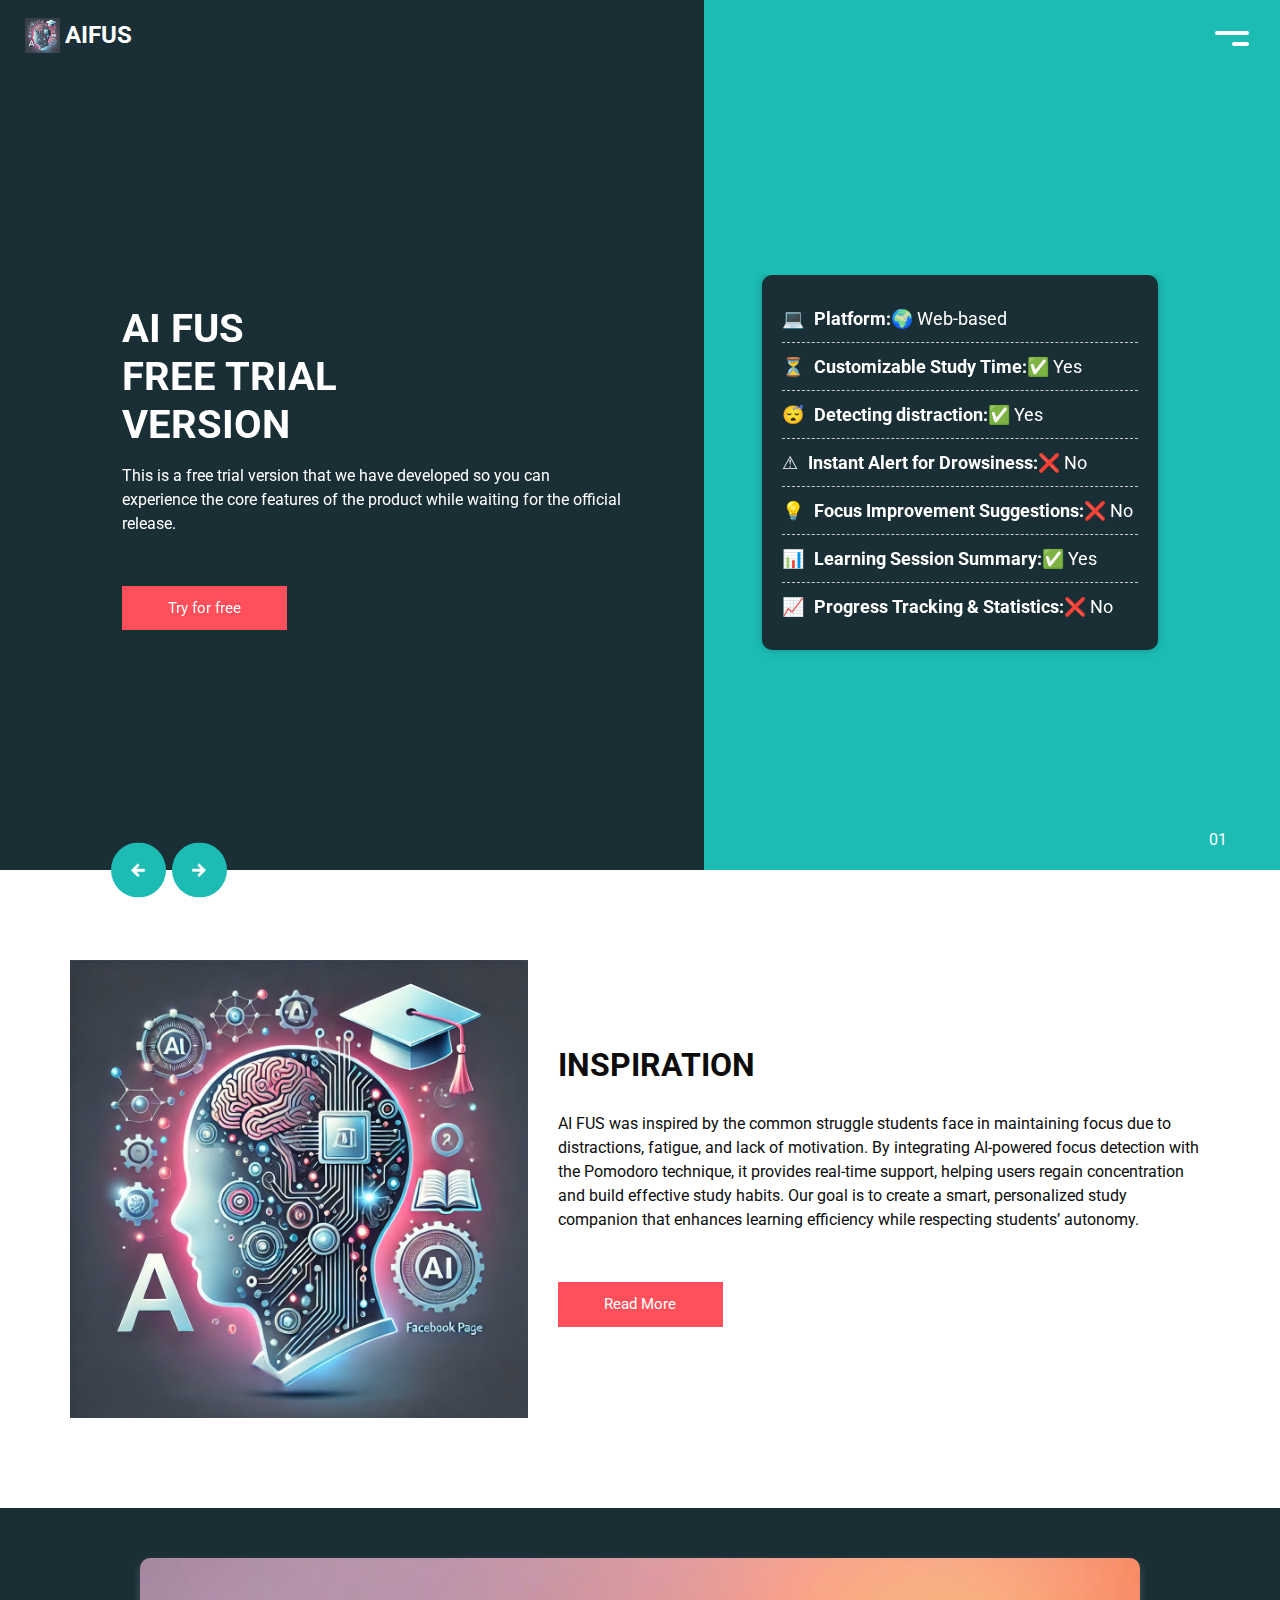
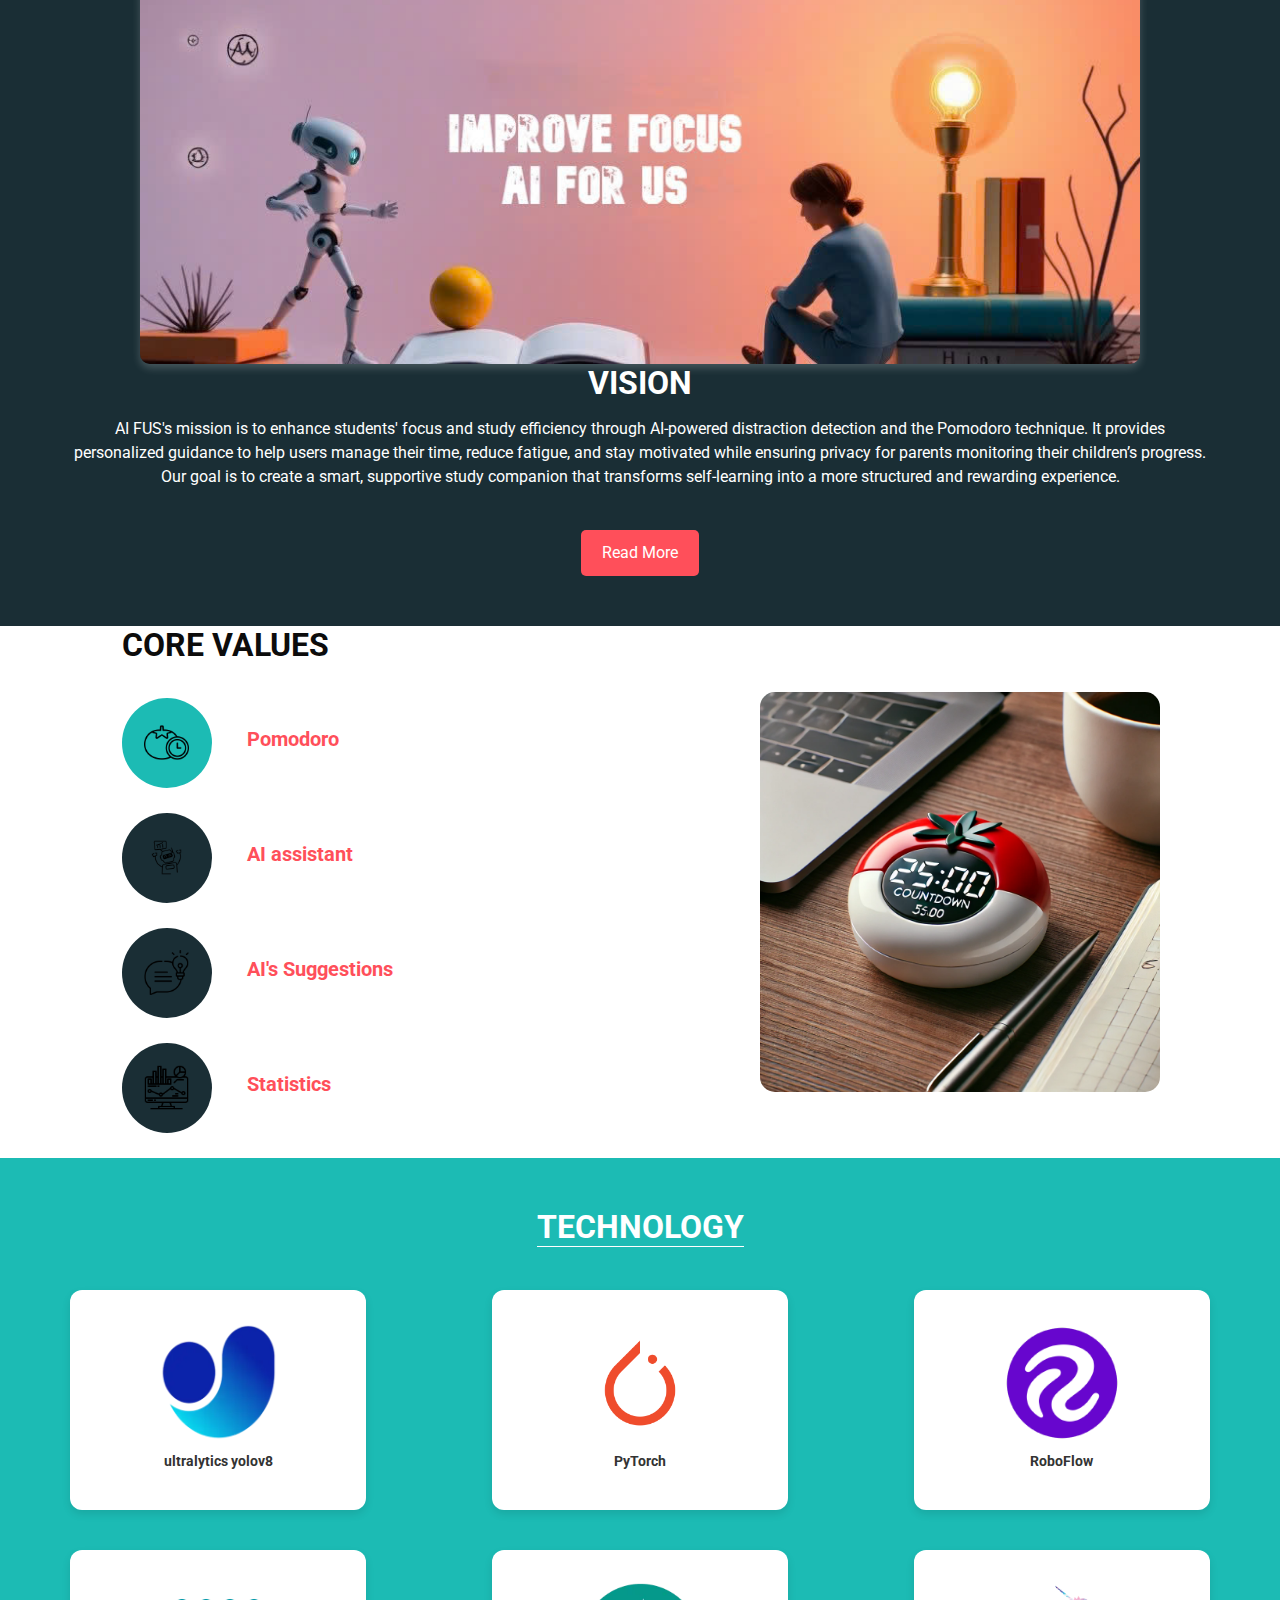
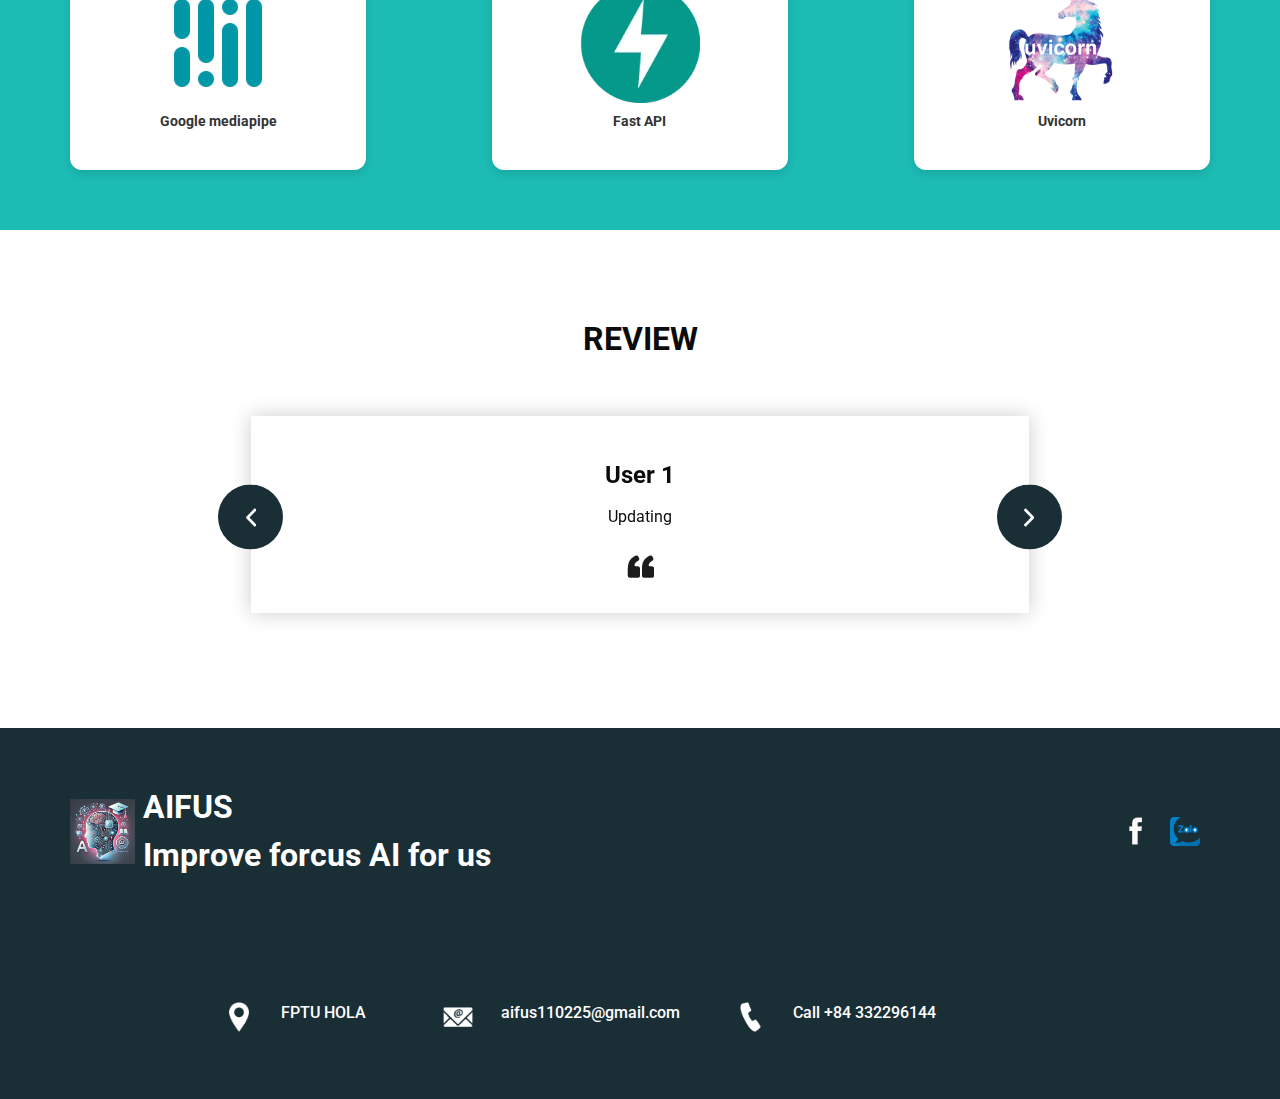
==== index.html @ 0d5f57e3 "reviews" ====
<!DOCTYPE html>
<html>

<head>
  <!-- Basic -->
  <meta charset="utf-8"/>
  <meta http-equiv="X-UA-Compatible" content="IE=edge" />
  <!-- Mobile Metas -->
  <meta name="viewport" content="width=device-width, initial-scale=1, shrink-to-fit=no" />
  <!-- Site Metas -->
  <meta name="keywords" content="" />
  <meta name="description" content="" />
  <meta name="author" content="" />

  <title>AIFUS</title>

  <!-- bootstrap core css -->
  <link rel="stylesheet" type="text/css" href="css/bootstrap.css" />

  <link href="https://fonts.googleapis.com/css2?family=Roboto&display=swap" rel="stylesheet">
  <!-- Custom styles for this template -->
  <link href="css/style.css" rel="stylesheet" />
  <!-- responsive style -->
  <link href="css/responsive.css" rel="stylesheet" />
</head>

<body>
  <div class="hero_area">
    <!-- header section strats -->
    <header class="header_section">
      <div class="container-fluid">
        <nav class="navbar navbar-expand-lg custom_nav-container">
          <a class="navbar-brand" href="index.html">
            <img src="images/logoaifus.jpg" alt="" />
            <span>
              AIFUS
            </span>
          </a>
          <button class="navbar-toggler" type="button" data-toggle="collapse" data-target="#navbarSupportedContent" aria-controls="navbarSupportedContent" aria-expanded="false" aria-label="Toggle navigation">
            <span class="navbar-toggler-icon"></span>
          </button>

          <div class="collapse navbar-collapse" id="navbarSupportedContent">
            <ul class="navbar-nav  ">
              <li class="nav-item active">
                <a class="nav-link" href="index.html">Home <span class="sr-only">(current)</span></a>
              </li>
              <li class="nav-item">
                <a class="nav-link" href="about.html">About us</a>
              </li>
              <li class="nav-item">
                <a class="nav-link" href="work.html">Core values </a>
              </li>
              <li class="nav-item">
                <a class="nav-link" href="category.html"> Technology </a>
              </li>
            </ul>
            <!-- <div class="user_option">
              <a href="">
                <span>
                  Login
                </span>
              </a>
              <form class="form-inline my-2 my-lg-0 ml-0 ml-lg-4 mb-3 mb-lg-0">
                <button class="btn  my-2 my-sm-0 nav_search-btn" type="submit"></button>
              </form>
            </div> -->
            <div class="user_option">
              <a id="loginBtn" href="login.html">
                <span>Login</span>
              </a>
              <div id="userInfo" style="display: none;">
                <img id="userImg" src="" alt="User Avatar" width="40" height="40" style="border-radius: 50%;">
                <span id="userName"></span>
                <button onclick="logout()" class="btn btn-sm btn-danger">Logout</button>
              </div>
            </div>
          </div>
          <div>
            <div class="custom_menu-btn ">
              <button>
                <span class=" s-1">

                </span>
                <span class="s-2">

                </span>
                <!-- <span class="s-3">

                </span> -->
              </button>
            </div>
          </div>

        </nav>
      </div>
    </header>
    <!-- end header section -->
    <!-- slider section -->
    <section class="slider_section ">
      <div class="carousel_btn-container">
        <a class="carousel-control-prev" href="#carouselExampleIndicators" role="button" data-slide="prev">
          <span class="sr-only">Previous</span>
        </a>
        <a class="carousel-control-next" href="#carouselExampleIndicators" role="button" data-slide="next">
          <span class="sr-only">Next</span>
        </a>
      </div>
      <div id="carouselExampleIndicators" class="carousel slide" data-ride="carousel">
        <ol class="carousel-indicators">
          <li data-target="#carouselExampleIndicators" data-slide-to="0" class="active">01</li>
          <li data-target="#carouselExampleIndicators" data-slide-to="1">02</li>
          <!-- <li data-target="#carouselExampleIndicators" data-slide-to="2">03</li> -->
        </ol>
        <div class="carousel-inner">
          <div class="carousel-item active">
            <div class="container-fluid">
              <div class="row">
                <div class="col-md-5 offset-md-1">
                  <div class="detail-box">
                    <h1>
                      AI FUS <br>
                      Free Trial <br>
                      version
                    </h1>
                    <p>
                      This is a free trial version that we have developed so you can experience the core 
                      features of the product while waiting for the official release.
                    </p>
                    <div class="btn-box">
                      <!-- <a href="" class="btn-1">
                        About Us
                      </a> -->
                      <a href="javascript:void(0);" class="btn-1" id="tryFreeBtn">
                        Try for free
                      </a>
                    </div>
                  </div>
                </div>
                
                <div class="offset-md-1 col-md-4">
                  <div class="feature-list">
                    <ul>
                      <li>💻 <strong>Platform:</strong> 🌍 Web-based</li>
                      <li>⏳ <strong>Customizable Study Time:</strong> ✅ Yes</li>
                      <li>😴 <strong>Detecting distraction:</strong> ✅ Yes</li>
                      <li>⚠ <strong>Instant Alert for Drowsiness:</strong> ❌ No</li>
                      <li>💡 <strong>Focus Improvement Suggestions:</strong> ❌ No</li>
                      <li>📊 <strong>Learning Session Summary:</strong> ✅ Yes</li>
                      <li>📈 <strong>Progress Tracking & Statistics:</strong> ❌ No</li>
                    </ul>
                  </div>
                </div>
              </div>
            </div>
          </div>
          <div class="carousel-item ">
            <div class="container-fluid">
              <div class="row">
                <div class="col-md-5 offset-md-1">
                  <div class="detail-box">
                    <h1>
                      AI FUS <br>
                      <span class="premium-text">Premium</span> <br>
                      Version
                    </h1>                    
                    <p>
                      The complete version, with full functionalities, is designed to enhance your self-learning process.
                      With the support of an AI virtual assistant, you will improve every day
                    </p>
                    <div class="btn-box button-group">
                      <a href="javascript:void(0);" class="btn btn-primary" id="comingSoonBtn">
                          Coming soon
                      </a>
                      <a href="javascript:void(0);" class="btn btn-outline-light" id="githubDownloadBtn">
                          or Download demo from Github
                      </a>
                    </div>
                  </div>
                </div>
                <div class="offset-md-1 col-md-4">
                  <div class="feature-list">
                    <ul>
                      <li>💻 <strong>Platform:</strong> 💻 Desktop Application</li>
                      <li>⏳ <strong>Customizable Study Time:</strong> ✅ Yes</li>
                      <li>😴 <strong>Detecting distraction:</strong> ✅ Yes</li>
                      <li>⚠ <strong>Instant Alert for Drowsiness:</strong> ✅ Yes</li>
                      <li>💡 <strong>Focus Improvement Suggestions:</strong> ✅ Yes</li>
                      <li>📊 <strong>Learning Session Summary:</strong> ✅ Yes</li>
                      <li>📈 <strong>Progress Tracking & Statistics:</strong> ✅ Yes</li>
                    </ul>
                  </div>
              </div>
            </div>
          </div>

          </div>
        </div>

      </div>

    </section>
    <!-- end slider section -->
  </div>


  <!-- experience section -->

  <section class="experience_section layout_padding">
    <div class="container">
      <div class="row">
        <div class="col-md-5">
          <div class="img-box">
            <img src="images/logoaifus.jpg" alt="">
          </div>
        </div>
        <div class="col-md-7">
          <div class="detail-box">
            <div class="heading_container">
              <h2>
                inspiration
              </h2>
            </div>
            <p>
              AI FUS was inspired by the common struggle students face in maintaining focus due to distractions, fatigue, and lack of motivation. By integrating AI-powered focus detection with the Pomodoro technique, it provides real-time support, helping users regain concentration and build effective study habits. Our goal is to create a smart, personalized study companion that enhances learning efficiency while respecting students’ autonomy.
            </p>
            <div class="btn-box">
              <a href="about.html" class="btn-1">
                Read More
              </a>
            </div>
          </div>
        </div>

      </div>
    </div>
  </section>

  <!-- end experience section -->

  <!-- about section -->

  <section class="about_section layout_padding">
    <div class="container">
      <div class="row">
        <div class="img-box">
          <img src="images/slogan.jpg" alt="Slogan">
        </div>
      </div>
      <div class="detail-box">
        <h2>
          Vision
        </h2>
        <p>
          AI FUS's mission is to enhance students' focus and study efficiency through AI-powered distraction detection and the Pomodoro technique. It provides personalized guidance to help users manage their time, reduce fatigue, and stay motivated while ensuring privacy for parents monitoring their children’s progress. Our goal is to create a smart, supportive study companion that transforms self-learning into a more structured and rewarding experience.
        </p>
        <a href="about.html">
          Read More
        </a>
      </div>
    </div>
  </section>

  <!-- end about section -->

  <!-- freelance section -->

  <section class="freelance_section ">
    <div id="accordion">
      <div class="container-fluid">
        <div class="row">
          <div class="col-md-5 offset-md-1">
            <div class="detail-box">
              <div class="heading_container">
                <h2>
                  Core values
                </h2>
              </div>
              <div class="tab_container">
                <div class="t-link-box" data-toggle="collapse" data-target="#collapseOne" aria-expanded="true" aria-controls="collapseOne">
                  <div class="img-box">
                    <img src="images/pomodoro-technique.png" alt="">
                  </div>
                  <div class="detail-box">
                    <h5>
                      Pomodoro
                    </h5>
                    <h3>
                      Paid to FreelancersBased on the Pomodoro method, we help you design appropriate break times after you choose your desired study duration
                    </h3>
                  </div>
                </div>
                <div class="t-link-box collapsed" data-toggle="collapse" data-target="#collapseTwo" aria-expanded="false" aria-controls="collapseTwo">
                  <div class="img-box">
                    <img src="images/aiassis.png" alt="">
                  </div>
                  <div class="detail-box">
                    <h5>
                      AI assistant
                    </h5>
                    <h3>
                      The AI virtual assistant will accompany you throughout your study sessions, reminding you whenever you lose focus, feel sleepy, and more.
                    </h3>
                  </div>
                </div>
                <div class="t-link-box collapsed" data-toggle="collapse" data-target="#collapseThree" aria-expanded="false" aria-controls="collapseThree">
                  <div class="img-box">
                    <img src="images/suggestion.png" alt="">
                  </div>
                  <div class="detail-box">
                    <h5>
                      AI's Suggestions
                    </h5>
                    <h3>
                      The AI virtual assistant will provide suitable suggestions to help you instantly improve your focus, such as exercising or listening to instrumental music.
                    </h3>
                  </div>
                </div>
                <div class="t-link-box collapsed" data-toggle="collapse" data-target="#collapseFour" aria-expanded="false" aria-controls="collapseFour">
                  <div class="img-box">
                    <img src="images/statistics.png" alt="">
                  </div>
                  <div class="detail-box">
                    <h5>
                      Statistics
                    </h5>
                    <h3>
                      The AI virtual assistant will record your learning process and provide a detailed evaluation report, helping you track your progress and notice improvements.
                    </h3>
                  </div>
                </div>
              </div>
            </div>
          </div>
          <div class="col-md-6">
            <div class="collapse show" id="collapseOne" aria-labelledby="headingOne" data-parent="#accordion">
              <div class="img-box">
                <img src="images/pomodorotimer.webp" alt="">
              </div>
            </div>
            <div class="collapse" id="collapseTwo" aria-labelledby="headingTwo" data-parent="#accordion">
              <div class="img-box">
                <img src="images/learnwithai.webp" alt="">
              </div>
            </div>
            <div class="collapse" id="collapseThree" aria-labelledby="headingThree" data-parent="#accordion">
              <div class="img-box">
                <img src="images/exer.webp" alt="">
              </div>
            </div>
            <div class="collapse" id="collapseFour" aria-labelledby="headingfour" data-parent="#accordion">
              <div class="img-box">
                <img src="images/analize.webp" alt="">
              </div>
            </div>
          </div>
        </div>
      </div>
    </div>
  </section>

  <!-- end freelance section -->

  <!-- category section -->

  <section class="category_section layout_padding">
    <div class="container">
      <div class="heading_container">
        <h2>
          Technology
        </h2>
      </div>
      <div class="category_container">
        <div class="box">
          <div class="img-box">
            <img src="images/ultralytics.webp" alt="">
          </div>
          <div class="detail-box">
            <h5>
              ultralytics yolov8
            </h5>
          </div>
        </div>
        <div class="box">
          <div class="img-box">
            <img src="images/pytorch-logo-800x800.png" alt="">
          </div>
          <div class="detail-box">
            <h5>
              PyTorch
            </h5>
          </div>
        </div>
        <div class="box">
          <div class="img-box">
            <img src="images/roboflow.png" alt="">
          </div>
          <div class="detail-box">
            <h5>
              RoboFlow
            </h5>
          </div>
        </div>
        <div class="box">
          <div class="img-box">
            <img src="images/mediapipe_icon.webp" alt="">
          </div>
          <div class="detail-box">
            <h5>
              Google mediapipe
            </h5>
          </div>
        </div>
        <div class="box">
          <div class="img-box">
            <img src="images/fastapi.webp" alt="">
          </div>
          <div class="detail-box">
            <h5>
              Fast API
            </h5>
          </div>
        </div>
        <div class="box">
          <div class="img-box">
            <img src="images/uvicorn.png" alt="">
          </div>
          <div class="detail-box">
            <h5>
              Uvicorn
            </h5>
          </div>
        </div>
      </div>
    </div>
  </section>


  <!-- end category section -->

  <!-- client section -->

  <section class="client_section layout_padding">
    <div class="container">
      <div class="row">
        <div class="col-lg-9 col-md-10 mx-auto">
          <div class="heading_container">
            <h2>
              Review
            </h2>
          </div>
          <div id="carouselExampleControls" class="carousel slide" data-ride="carousel">
            <div class="carousel-inner">
              <div class="carousel-item active">
                <div class="detail-box">
                  <h4>
                    User 1
                  </h4>
                  <p>
                    Updating
                  </p>
                  <img src="images/quote.png" alt="">
                </div>
              </div>
              <div class="carousel-item">
                <div class="detail-box">
                  <h4>
                    User 2
                  </h4>
                  <p>
                    Updating
                  </p>
                  <img src="images/quote.png" alt="">
                </div>
              </div>
              <div class="carousel-item">
                <div class="detail-box">
                  <h4>
                    User 3
                  </h4>
                  <p>
                    Updating
                  </p>
                  <img src="images/quote.png" alt="">
                </div>
              </div>
            </div>
            <a class="carousel-control-prev" href="#carouselExampleControls" role="button" data-slide="prev">
              <span class="sr-only">Previous</span>
            </a>
            <a class="carousel-control-next" href="#carouselExampleControls" role="button" data-slide="next">
              <span class="sr-only">Next</span>
            </a>
          </div>
        </div>
      </div>
    </div>
  </section>

  <!-- end client section -->



  <!-- info section -->

  <section class="info_section ">
    <div class="info_container layout_padding-top">
      <div class="container">
        <div class="info_top">
          <div class="info_logo">
            <img src="images/logoaifus.jpg" alt="" />
            <span>
              AIFUS <br>
              Improve forcus AI for us
            </span>
          </div>
          <div class="social_box">
            <a href="https://www.facebook.com/profile.php?id=61573058430181" target="_blank">
              <img src="images/fb.png" alt="Facebook">
            </a>
            <a href="https://zalo.me/ten_trang_zalo" target="_blank">
              <img src="images/zalo.png" alt="Zalo">
            </a>
          </div>
        </div>
        <div class="row">
          <div class="col-lg-9 col-md-10 mx-auto">
            <div class="info_contact layout_padding2">
              <div class="row">
                <div class="col-md-3">
                  <a href="#" class="link-box">
                    <div class="img-box">
                      <img src="images/location.png" alt="">
                    </div>
                    <div class="detail-box">
                      <h6>
                        FPTU HOLA  
                      </h6>
                    </div>
                  </a>
                </div>
                <div class="col-md-4">
                  <a href="#" class="link-box">
                    <div class="img-box">
                      <img src="images/mail.png" alt="">
                    </div>
                    <div class="detail-box">
                      <h6>
                        aifus110225@gmail.com
                      </h6>
                    </div>
                  </a>
                </div>
                <div class="col-md-5">
                  <a href="#" class="link-box">
                    <div class="img-box">
                      <img src="images/call.png" alt="">
                    </div>
                    <div class="detail-box">
                      <h6>
                        Call +84 332296144
                      </h6>
                    </div>
                  </a>
                </div>
              </div>
            </div>
          </div>
        </div>
      </div>
    </div>
  </section>

  <!-- end info section -->

  <!-- footer section -->
  <footer class="container-fluid footer_section ">
  
  </footer>
  <!-- end  footer section -->


  <script src="js/jquery-3.4.1.min.js"></script>
  <script src="js/bootstrap.js"></script>
  <script src="js/custom.js"></script>


</body>
</body>

</html>
---- css/style.css ----
body {
  font-family: 'Roboto', sans-serif;
  color: #0c0c0c;
  background-color: #ffffff;
}

.layout_padding {
  padding-top: 90px;
  padding-bottom: 90px;
}

.layout_padding2 {
  padding: 45px 0;
}

.layout_padding2-top {
  padding-top: 45px;
  padding-bottom: 45px;
}

.layout_padding2-bottom {
  padding-bottom: 45px;
}

.layout_padding-top {
  padding-top: 90px;
}

.layout_padding-bottom {
  padding-bottom: 90px;
}

.heading_container {
  display: -webkit-box;
  display: -ms-flexbox;
  display: flex;
}

.heading_container h2 {
  font-weight: bold;
  text-transform: uppercase;
}

/*header section*/
.hero_area {
  height: calc(100vh - 30px);
  background: -webkit-gradient(linear, left top, right top, color-stop(55%, #1a2e35), color-stop(55%, #1cbbb4));
  background: linear-gradient(to right, #1a2e35 55%, #1cbbb4 55%);
  display: -webkit-box;
  display: -ms-flexbox;
  display: flex;
  -webkit-box-orient: vertical;
  -webkit-box-direction: normal;
      -ms-flex-direction: column;
          flex-direction: column;
  position: relative;
}

.sub_page .hero_area {
  height: auto;
  background: none;
  background-color: #1a2e35;
}

.hero_area.sub_pages {
  height: auto;
}

.header_section {
  overflow-x: hidden;
}

.header_section .container-fluid {
  padding-right: 25px;
  padding-left: 25px;
}

.header_section .nav_container {
  margin: 0 auto;
}

.header_section .user_option {
  display: -webkit-box;
  display: -ms-flexbox;
  display: flex;
  -webkit-box-align: center;
      -ms-flex-align: center;
          align-items: center;
}

.header_section .user_option a {
  display: -webkit-box;
  display: -ms-flexbox;
  display: flex;
  color: #ffffff;
  -webkit-box-align: center;
      -ms-flex-align: center;
          align-items: center;
}

.header_section .user_option a img {
  min-width: 20px;
  height: 20px;
  margin-right: 5px;
}

.custom_nav-container.navbar-expand-lg .navbar-nav .nav-item .nav-link {
  padding: 10px 15px;
  color: #ffffff;
  text-align: center;
}

a,
a:hover,
a:focus {
  text-decoration: none;
}

a:hover,
a:focus {
  color: initial;
}

.btn,
.btn:focus {
  outline: none !important;
  -webkit-box-shadow: none;
          box-shadow: none;
}

.custom_nav-container .nav_search-btn {
  background-image: url(../images/search-icon.png);
  background-size: 17px;
  background-repeat: no-repeat;
  background-position-y: 7px;
  width: 35px;
  height: 35px;
  padding: 0;
  border: none;
}

.custom_nav-container form {
  padding-top: 7px;
}

.navbar-brand {
  margin-right: 5%;
  display: -webkit-box;
  display: -ms-flexbox;
  display: flex;
  -webkit-box-align: center;
      -ms-flex-align: center;
          align-items: center;
}

.navbar-brand img {
  width: 35px;
  margin-right: 5px;
}

.navbar-brand span {
  font-weight: bold;
  color: #ffffff;
  font-size: 24px;
}

.custom_nav-container {
  z-index: 99999;
  padding: 0;
  height: 70px;
}

.custom_nav-container .navbar-toggler {
  outline: none;
}

.custom_nav-container .navbar-toggler .navbar-toggler-icon {
  background-image: url(../images/menu.png);
  background-size: 30px;
  width: 32px;
  height: 32px;
}

.lg_toggl-btn {
  background-color: transparent;
  border: none;
  outline: none;
  width: 56px;
  height: 40px;
  cursor: pointer;
}

.lg_toggl-btn:focus {
  outline: none;
}

.login_btn-container {
  padding-top: 30px;
}

.login_btn-container a {
  color: #1cbbb4;
  text-transform: uppercase;
}

/*end header section*/
/* slider section */
.slider_section {
  -webkit-box-flex: 1;
      -ms-flex: 1;
          flex: 1;
  display: -webkit-box;
  display: -ms-flexbox;
  display: flex;
  -webkit-box-align: center;
      -ms-flex-align: center;
          align-items: center;
  position: relative;
}

.slider_section .row {
  -webkit-box-align: center;
      -ms-flex-align: center;
          align-items: center;
}

.slider_section .row > div {
  position: unset;
}

.slider_section .detail-box h1 {
  color: #ffffff;
  font-weight: bold;
  text-transform: uppercase;
}

.slider_section .detail-box p {
  color: #ffffff;
  margin-top: 15px;
}

.slider_section .detail-box .btn-box {
  display: -webkit-box;
  display: -ms-flexbox;
  display: flex;
  -ms-flex-wrap: wrap;
      flex-wrap: wrap;
  margin: 45px -5px 0 -5px;
}

.slider_section .detail-box .btn-box a {
  text-align: center;
  width: 165px;
  font-size: 15px;
  margin: 5px;
}

.slider_section .detail-box .btn-box .btn-1 {
  display: inline-block;
  padding: 10px 0;
  background-color: #ff4f5a;
  color: #ffffff;
  -webkit-transition: all 0.3s;
  transition: all 0.3s;
  border: 1px solid transparent;
  border-radius: 0;
}

.slider_section .detail-box .btn-box .btn-1:hover {
  background-color: transparent;
  border-color: #ff4f5a;
  color: #ff4f5a;
}

.slider_section .detail-box .btn-box .btn-2 {
  display: inline-block;
  padding: 10px 0;
  background-color: #ffffff;
  color: #252525;
  -webkit-transition: all 0.3s;
  transition: all 0.3s;
  border: 1px solid transparent;
  border-radius: 0;
}

.slider_section .detail-box .btn-box .btn-2:hover {
  background-color: transparent;
  border-color: #ffffff;
  color: #ffffff;
}

.slider_section .img-container .img-box img {
  width: 100%;
}

.slider_section #carouselExampleIndicators {
  position: unset;
  width: 100%;
}

.slider_section .carousel_btn-container {
  width: 120px;
  position: absolute;
  bottom: 0;
  display: -webkit-box;
  display: -ms-flexbox;
  display: flex;
  -webkit-box-pack: justify;
      -ms-flex-pack: justify;
          justify-content: space-between;
  left: 8.5%;
  z-index: 999;
  -webkit-transform: translateY(50%);
          transform: translateY(50%);
}

.slider_section .carousel_btn-container .carousel-control-prev,
.slider_section .carousel_btn-container .carousel-control-next {
  position: relative;
  width: 55px;
  height: 55px;
  border: none;
  border-radius: 100%;
  opacity: 1;
  background-repeat: no-repeat;
  background-size: 14px;
  background-position: center;
  background-color: #1cbbb4;
  margin: 2px;
}

.slider_section .carousel_btn-container .carousel-control-prev:hover,
.slider_section .carousel_btn-container .carousel-control-next:hover {
  background-color: #ff4f5a;
}

.slider_section .carousel_btn-container .carousel-control-prev {
  background-image: url(../images/prev.png);
}

.slider_section .carousel_btn-container .carousel-control-next {
  background-image: url(../images/next.png);
}

.slider_section ol.carousel-indicators {
  margin: 0;
  width: 75px;
  bottom: 45px;
  left: initial;
  right: 25px;
}

.slider_section ol.carousel-indicators li {
  border-radius: 100%;
  text-indent: 0px;
  text-align: center;
  line-height: 55px;
  color: #ffffff;
  background-color: transparent;
  opacity: 1;
  display: none;
}

.slider_section ol.carousel-indicators li.active {
  display: block;
}

.experience_section .row {
  -webkit-box-align: center;
      -ms-flex-align: center;
          align-items: center;
}

.experience_section .detail-box p {
  margin-top: 20px;
}

.experience_section .detail-box .btn-box {
  display: -webkit-box;
  display: -ms-flexbox;
  display: flex;
  -ms-flex-wrap: wrap;
      flex-wrap: wrap;
  margin: 45px -5px 0 -5px;
}

.experience_section .detail-box .btn-box a {
  text-align: center;
  width: 165px;
  font-size: 15px;
  margin: 5px;
}

.experience_section .detail-box .btn-box .btn-1 {
  display: inline-block;
  padding: 10px 0;
  background-color: #ff4f5a;
  color: #ffffff;
  -webkit-transition: all 0.3s;
  transition: all 0.3s;
  border: 1px solid transparent;
  border-radius: 0;
}

.experience_section .detail-box .btn-box .btn-1:hover {
  background-color: transparent;
  border-color: #ff4f5a;
  color: #ff4f5a;
}

.experience_section .detail-box .btn-box .btn-2 {
  display: inline-block;
  padding: 10px 0;
  background-color: #1a2e35;
  color: #ffffff;
  -webkit-transition: all 0.3s;
  transition: all 0.3s;
  border: 1px solid transparent;
  border-radius: 0;
}

.experience_section .detail-box .btn-box .btn-2:hover {
  background-color: transparent;
  border-color: #1a2e35;
  color: #1a2e35;
}

.experience_section .img-box img {
  width: 100%;
}

.category_section {
  background-color: #1cbbb4;
  color: #ffffff;
  text-align: center;
}

.category_section .heading_container {
  -webkit-box-pack: center;
      -ms-flex-pack: center;
          justify-content: center;
}

.category_section .heading_container h2 {
  border-bottom: 1px solid #ffffff;
}

.category_section .category_container {
  display: -webkit-box;
  display: -ms-flexbox;
  display: flex;
  -ms-flex-wrap: wrap;
      flex-wrap: wrap;
  -webkit-box-pack: justify;
      -ms-flex-pack: justify;
          justify-content: space-between;
  margin-top: 25px;
}

.category_section .category_container .box {
  display: -webkit-box;
  display: -ms-flexbox;
  display: flex;
  -webkit-box-orient: vertical;
  -webkit-box-direction: normal;
      -ms-flex-direction: column;
          flex-direction: column;
  -webkit-box-align: center;
      -ms-flex-align: center;
          align-items: center;
  margin: 10px 0;
  min-width: 130px;
  -ms-flex-preferred-size: 26%;
      flex-basis: 26%;
}

.category_section .category_container .box .img-box {
  width: 120px;
  height: 120px;
  display: -webkit-box;
  display: -ms-flexbox;
  display: flex;
  -webkit-box-pack: center;
      -ms-flex-pack: center;
          justify-content: center;
  -webkit-box-align: center;
      -ms-flex-align: center;
          align-items: center;
}

.about_section {
  text-align: center;
}

.about_section .img-box img {
  width: 100%;
}

.about_section .detail-box h2 {
  font-weight: bold;
  text-transform: uppercase;
}

.about_section .detail-box p {
  margin-top: 15px;
}

.about_section .detail-box a {
  display: inline-block;
  padding: 10px 45px;
  background-color: #ff4f5a;
  color: #ffffff;
  -webkit-transition: all 0.3s;
  transition: all 0.3s;
  border: 1px solid transparent;
  border-radius: 0;
  margin-top: 25px;
}

.about_section .detail-box a:hover {
  background-color: transparent;
  border-color: #ff4f5a;
  color: #ff4f5a;
}

.freelance_section .row {
  -webkit-box-align: center;
      -ms-flex-align: center;
          align-items: center;
}

.freelance_section .tab_container .t-link-box {
  margin: 25px 0;
  display: -webkit-box;
  display: -ms-flexbox;
  display: flex;
  -webkit-box-align: center;
      -ms-flex-align: center;
          align-items: center;
  cursor: pointer;
}

.freelance_section .tab_container .t-link-box .img-box {
  width: 90px;
  height: 90px;
  min-width: 90px;
  min-height: 90px;
  display: -webkit-box;
  display: -ms-flexbox;
  display: flex;
  -webkit-box-pack: center;
      -ms-flex-pack: center;
          justify-content: center;
  -webkit-box-align: center;
      -ms-flex-align: center;
          align-items: center;
  background-color: #1a2e35;
  border-radius: 100%;
  margin-right: 35px;
}

.freelance_section .tab_container .t-link-box .img-box img {
  width: auto;
  height: auto;
  max-width: 45px;
  max-height: 45px;
}

.freelance_section .tab_container .t-link-box .detail-box h5 {
  font-weight: bold;
  color: #ff4f5a;
}

.freelance_section .tab_container .t-link-box .detail-box h3 {
  font-weight: bold;
  color: #252525;
}

.freelance_section .tab_container .t-link-box[aria-expanded="true"] .img-box, .freelance_section .tab_container .t-link-box:hover .img-box {
  background-color: #1cbbb4;
}

.freelance_section .img-box img {
  width: 100%;
}

.client_section .heading_container {
  -webkit-box-pack: center;
      -ms-flex-pack: center;
          justify-content: center;
  margin-bottom: 25px;
}

.client_section .detail-box {
  text-align: center;
  margin: 25px 35px;
  padding: 45px 65px 35px 65px;
  -webkit-box-shadow: 0px 0px 20px 0 rgba(0, 0, 0, 0.2);
          box-shadow: 0px 0px 20px 0 rgba(0, 0, 0, 0.2);
}

.client_section .detail-box h4 {
  font-weight: bold;
}

.client_section .detail-box p {
  margin-top: 15px;
  margin-bottom: 25px;
}

.client_section .carousel-control-prev,
.client_section .carousel-control-next {
  top: 50%;
  width: 65px;
  height: 65px;
  border: none;
  border-radius: 100%;
  opacity: 1;
  background-repeat: no-repeat;
  background-size: 10px;
  background-position: center;
  background-color: #1a2e35;
  margin: 2px;
  -webkit-transform: translateY(-50%);
          transform: translateY(-50%);
}

.client_section .carousel-control-prev {
  background-image: url(../images/prev-angle.png);
}

.client_section .carousel-control-next {
  background-image: url(../images/next-angle.png);
}

/* info section */
.info_section {
  position: relative;
  background-color: #1a2e35;
  color: #ffffff;
}

.info_section .heading_container {
  margin-bottom: 45px;
}

.info_section h5 {
  text-transform: uppercase;
  font-weight: bold;
  margin-bottom: 20px;
}

.info_section .info_top {
  display: -webkit-box;
  display: -ms-flexbox;
  display: flex;
  -webkit-box-align: center;
      -ms-flex-align: center;
          align-items: center;
  -webkit-box-pack: justify;
      -ms-flex-pack: justify;
          justify-content: space-between;
  margin-top: 35px;
  margin-bottom: 75px;
}

.info_section .info_top .info_logo {
  display: -webkit-box;
  display: -ms-flexbox;
  display: flex;
}

.info_section .info_top .info_logo img {
  width: 65px;
}

.info_section .info_top .info_logo span {
  color: #ffffff;
  font-weight: bold;
  font-size: 32px;
}

.info_section .info_top .social_box {
  display: -webkit-box;
  display: -ms-flexbox;
  display: flex;
  -webkit-box-align: center;
      -ms-flex-align: center;
          align-items: center;
}

.info_section .info_top .social_box a {
  margin: 0 10px;
}

.info_section .info_top .social_box a img {
  width: auto;
  height: auto;
  max-width: 30px;
  max-height: 30px;
}

.info_section a {
  text-transform: none;
}

.info_section ul {
  padding: 0;
}

.info_section ul li {
  list-style-type: none;
  margin: 3px 0;
}

.info_section ul li a {
  color: #ffffff;
}

.info_section .info_link-box {
  display: -webkit-box;
  display: -ms-flexbox;
  display: flex;
  -webkit-box-orient: vertical;
  -webkit-box-direction: normal;
      -ms-flex-direction: column;
          flex-direction: column;
}

.info_section .info_form form input {
  outline: none;
  width: 100%;
  padding: 7px 10px;
}

.info_section .info_form form button {
  display: inline-block;
  padding: 8px 40px;
  background-color: #ff4f5a;
  color: #ffffff;
  -webkit-transition: all 0.3s;
  transition: all 0.3s;
  border: 1px solid transparent;
  border-radius: 0;
  border: 1.5px solid #ffffff;
  margin-top: 15px;
  text-transform: uppercase;
  font-size: 15px;
}

.info_section .info_form form button:hover {
  background-color: transparent;
  border-color: #ff4f5a;
  color: #ff4f5a;
}

.info_section .info_contact .link-box {
  display: -webkit-box;
  display: -ms-flexbox;
  display: flex;
  -webkit-box-align: center;
      -ms-flex-align: center;
          align-items: center;
  margin: 30px 0;
  color: #ffffff;
}

.info_section .info_contact .link-box .img-box {
  display: -webkit-box;
  display: -ms-flexbox;
  display: flex;
  -webkit-box-pack: center;
      -ms-flex-pack: center;
          justify-content: center;
  -webkit-box-align: center;
      -ms-flex-align: center;
          align-items: center;
  min-width: 45px;
  min-height: 45px;
  margin-right: 20px;
}

.info_section .info_contact .link-box .img-box img {
  width: auto;
  height: auto;
  max-width: 30px;
  max-height: 30px;
}

/* end info section */
/* footer section*/
.footer_section {
  display: -webkit-box;
  display: -ms-flexbox;
  display: flex;
  -webkit-box-orient: vertical;
  -webkit-box-direction: normal;
      -ms-flex-direction: column;
          flex-direction: column;
  -webkit-box-pack: center;
      -ms-flex-pack: center;
          justify-content: center;
  background-color: #fdfeff;
}

.footer_section p {
  color: #171717;
  margin: 0;
  padding: 25px 0 20px 0;
  margin: 0 auto;
  text-align: center;
}

.footer_section a {
  color: #171717;
}

/* end footer section*/
#navbarSupportedContent {
  -webkit-transform: translateX(100vw);
          transform: translateX(100vw);
  opacity: 0;
  -webkit-transition: all 0.3s ease-in;
  transition: all 0.3s ease-in;
  -webkit-box-pack: justify;
      -ms-flex-pack: justify;
          justify-content: space-between;
  -webkit-box-align: center;
      -ms-flex-align: center;
          align-items: center;
}

#navbarSupportedContent.lg_nav-toggle {
  -webkit-transform: translateX(0);
          transform: translateX(0);
  opacity: 1;
}

.custom_menu-btn button {
  margin-top: 12px;
  outline: none;
  border: none;
  background-color: transparent;
}

.custom_menu-btn button span {
  display: block;
  width: 34px;
  height: 4px;
  background-color: #fff;
  margin: 7px 0;
  -webkit-transition: all 0.3s;
  transition: all 0.3s;
  border-radius: 10px;
}

.custom_menu-btn .s-2 {
  -webkit-transition: all 0.1s;
  transition: all 0.1s;
  width: 17px;
  margin-left: auto;
}

.menu_btn-style button .s-1 {
  -webkit-transform: rotate(45deg) translate(8px, 8px);
          transform: rotate(45deg) translate(8px, 8px);
}

.menu_btn-style button .s-2 {
  -webkit-transform: translateX(100px);
          transform: translateX(100px);
}

.menu_btn-style button .s-3 {
  -webkit-transform: rotate(-45deg) translate(8px, -8px);
          transform: rotate(-45deg) translate(8px, -8px);
}

.about_section .img-box img {
  width: 100%; /* Đặt chiều rộng tối đa */
  max-width: 1024px; /* Điều chỉnh kích thước ảnh */
  height: auto; /* Giữ tỷ lệ */
  display: block;
  margin: 0 auto; /* Căn giữa */
}

.feature-list ul {
  list-style: none;
  padding: 0;
  font-size: 18px;
  background: #1a2e35;
  color: white;
  padding: 20px;
  border-radius: 10px;
  box-shadow: 0 0 10px rgba(0, 0, 0, 0.2);
}

.feature-list ul li {
  padding: 10px 0;
  border-bottom: 1px dashed #ccc;
  display: flex;
  align-items: center;
}

.feature-list ul li:last-child {
  border-bottom: none;
}

.feature-list ul li strong {
  margin-left: 10px;
}

.feature-list ul li img {
  width: 20px;
  height: 20px;
  margin-right: 10px;
}
.premium-text {
  font-weight: bold;
  font-size: 1.5em;
  text-transform: uppercase;
  background: linear-gradient(45deg, #ff4f5a, #ffa500);
  -webkit-background-clip: text;
  -webkit-text-fill-color: transparent;
}
.info_logo img {
  max-width: 150px; /* Điều chỉnh theo mong muốn */
  height: auto; /* Giữ tỷ lệ ảnh */
  display: block;
  object-fit: contain; /* Ngăn ảnh bị kéo méo */
}
/* Giảm chiều cao của nền xanh (info_section) */
.info_section {
  padding: 20px 0; /* Giảm padding top & bottom */
  min-height: auto; /* Đảm bảo không có chiều cao cố định thừa */
}

/* Nếu khoảng trống vẫn còn, hãy kiểm tra container bên trong */
.info_container {
  padding: 0; /* Loại bỏ padding thừa */
  margin: 0 auto;
}

/* Kiểm tra khoảng cách giữa các phần tử con */
.info_top {
  margin-bottom: 10px; /* Giảm khoảng cách giữa logo và social icons */
}

/* Giảm khoảng cách giữa phần contact info */
.info_contact {
  padding: 10px 0; /* Giảm padding trên/dưới */
}

/* Căn giữa và giảm khoảng cách của logo và chữ */
.info_logo {
  display: flex;
  align-items: center;
  gap: 8px; /* Giảm khoảng cách giữa logo và chữ */
  justify-content: center;
}

/* Responsive: Giảm chiều cao trên mobile */
@media (max-width: 768px) {
  .info_section {
    padding: 15px 0; /* Giảm padding trên/dưới hơn nữa cho màn nhỏ */
  }
}
/* Đảm bảo ảnh chiếm toàn bộ chiều rộng container */
.about_section .img-box img {
  width: 100%; /* Chiếm toàn bộ chiều rộng */
  max-width: none; /* Loại bỏ giới hạn chiều rộng */
  height: auto; /* Giữ tỷ lệ ảnh */
  display: block;
  margin: 0 auto; /* Căn giữa */
}

/* Nếu muốn ảnh to hơn cả container */
.about_section .img-box {
  width: 100vw; /* Chiếm toàn bộ chiều rộng màn hình */
  max-width: 1200px; /* Giới hạn kích thước tối đa */
  margin: 0 auto;
}

/* Nếu muốn ảnh to lên cả chiều cao */
.about_section {
  padding: 20px 0; /* Giảm padding trên/dưới để ảnh có thêm không gian */
  text-align: center;
}
/* Thay đổi màu nền và màu chữ của phần about_section */
.about_section {
  background-color: #1a2e35; /* Đặt màu nền */
  color: #ffffff; /* Đặt màu chữ thành trắng */
  padding: 50px 0; /* Điều chỉnh khoảng cách trên và dưới */
}

/* Đảm bảo chữ trong detail-box cũng là màu trắng */
.about_section .detail-box h2,
.about_section .detail-box p,
.about_section .detail-box a {
  color: #ffffff;
}

/* Tạo hiệu ứng hover cho nút "Read More" */
.about_section .detail-box a {
  display: inline-block;
  padding: 10px 20px;
  background-color: #ff4f5a; /* Màu nền nút */
  color: #ffffff;
  text-decoration: none;
  border-radius: 5px;
  transition: background-color 0.3s ease-in-out;
}

.about_section .detail-box a:hover {
  background-color: #e03e4f; /* Màu nền khi hover */
}

/* Nếu ảnh slogan không hiển thị rõ trên nền tối, thêm hiệu ứng */
.about_section .img-box img {
  width: 100%;
  max-width: 1000px;
  height: auto;
  display: block;
  margin: 0 auto;
  border-radius: 10px; /* Tạo góc bo nhẹ */
  box-shadow: 0px 4px 8px rgba(255, 255, 255, 0.2); /* Hiệu ứng bóng nhẹ */
}
/* Ẩn phần h3 ban đầu */
.t-link-box .detail-box h3 {
  display: none;
  font-size: 14px; /* Giảm kích thước chữ */
  color: #333; /* Đặt màu sắc nếu cần */
  margin-top: 10px;
}

/* Khi có class active, hiện thị h3 */
.t-link-box.active .detail-box h3 {
  display: block;
}

/* Bo góc và giảm kích thước ảnh */
.col-md-6 .img-box img {
  border-radius: 15px; /* Bo góc ảnh */
  width: 80%; /* Giảm kích thước ảnh */
  max-width: 400px;
  display: block;
  margin: 0 auto;
  transition: all 0.3s ease-in-out; /* Hiệu ứng mượt khi thay đổi */
}

/* Tạo hiệu ứng hover khi người dùng rê chuột vào ảnh */
.col-md-6 .img-box img:hover {
  transform: scale(0.95); /* Thu nhỏ nhẹ khi hover */
}
/* Căn chỉnh container của category */
.category_section {
  text-align: center;
  padding: 50px 0;
}

/* Định dạng lưới để các box căn chỉnh đồng đều */
.category_container {
  display: flex;
  flex-wrap: wrap;
  justify-content: center;
  gap: 20px; /* Khoảng cách giữa các box */
}

/* Cố định kích thước các box để ảnh không tràn */
.category_container .box {
  width: 180px; /* Cố định kích thước box */
  height: 220px;
  background: #ffffff;
  border-radius: 12px;
  display: flex;
  flex-direction: column;
  align-items: center;
  justify-content: center;
  box-shadow: 0px 4px 8px rgba(0, 0, 0, 0.1); /* Tạo hiệu ứng bóng nhẹ */
  overflow: hidden;
}

/* Định dạng ảnh bên trong */
.category_container .img-box {
  width: 100px; /* Giới hạn khung chứa ảnh */
  height: 100px;
  display: flex;
  align-items: center;
  justify-content: center;
  overflow: hidden;
}

/* Căn chỉnh và giới hạn kích thước ảnh */
.category_container .img-box img {
  max-width: 100%;
  max-height: 100%;
  object-fit: contain; /* Giữ tỷ lệ ảnh không méo */
  border-radius: 8px; /* Bo góc nhẹ */
}

/* Định dạng tiêu đề h5 */
.category_container .detail-box h5 {
  font-size: 14px;
  margin-top: 10px;
  font-weight: bold;
  color: #333;
}

/* Responsive: Căn chỉnh khi thu nhỏ màn hình */
@media (max-width: 768px) {
  .category_container {
    justify-content: center;
  }

  .category_container .box {
    width: 150px;
    height: 190px;
  }

  .category_container .img-box {
    width: 80px;
    height: 80px;
  }
}
.button-group {
  display: flex;
  justify-content: center; /* Căn giữa theo chiều ngang */
  gap: 15px; /* Tạo khoảng cách giữa các nút */
}

.button-group a {
  padding: 12px 20px;
  font-size: 16px;
  font-weight: 600;
  border-radius: 8px;
  text-align: center;
  min-width: 200px; /* Đảm bảo kích thước 2 nút bằng nhau */
}

.btn-primary {
  background-color: #ff4b5c; /* Màu đỏ */
  color: white;
  border: none;
}

.btn-primary:hover {
  background-color: #e63946;
}

.btn-outline-light {
  background-color: white;
  color: black;
  border: 2px solid #ff4b5c;
}

.btn-outline-light:hover {
  background-color: #ff4b5c;
  color: white;
}




/*# sourceMappingURL=style.css.map */
---- css/responsive.css ----
@media (max-width: 1120px) {}

@media (max-width: 992px) {
  .hero_area {
    height: auto;
  }

  #navbarSupportedContent {
    opacity: 1;
    transform: none;
    margin-top: 15px;
  }


  .navbar-toggler {
    padding: 0.25rem 0;
  }


  .header_section .user_option {
    display: none;
  }

  .custom_menu-btn {
    display: none;
  }

  .navbar-nav {
    align-items: center;
  }

  .custom_nav-container .navbar-toggler {
    margin-left: auto;
  }

  .custom_nav-container {
    padding: 15px 0;
    height: auto;
  }

  .slider_section {
    padding-top: 45px;
    padding-bottom: 120px;
  }

  .info_section .info_contact .link-box .img-box {
    margin-right: 8px;
  }

}

@media (max-width: 767px) {
  .hero_area {
    background: none;
    background-color: #1a2e35;
    /* background: linear-gradient(to bottom, #1a2e35 40%, #1cbbb4 40%); */
  }

  .slider_section {
    text-align: center;
    padding-bottom: 0;
  }

  .slider_section .detail-box {
    margin-bottom: 75px;
  }

  .slider_section .detail-box .btn-box {
    justify-content: center;
  }


  .img-container {
    padding: 0;
  }

  .slider_section .img-container .img-box {

    padding: 45px 0;
    background-color: #1cbbb4;
  }

  .experience_section .img-box {

    margin-bottom: 45px;

  }

  .category_section .category_container .box {
    flex-basis: 34%;
  }

  .client_section .detail-box {
    margin: 25px;
    padding: 45px 25px 35px 25px;
  }

  .client_section .carousel-control-prev,
  .client_section .carousel-control-next {
    top: 92%;
  }

  .info_section .info_top {

    flex-direction: column;

  }

  .info_section .info_top .social_box {
    margin-top: 35px;
  }

  .info_section .row>div {

    display: flex;
    flex-direction: column;
    align-items: center;
    text-align: center;
    margin-bottom: 25px;

  }

  .info_section .info_contact .link-box {
    margin: 0;
  }



}

@media (max-width: 576px) {
  .category_section .category_container {
    justify-content: center;
  }

  .category_section .category_container .box {
    flex-basis: 52%;
  }
}

@media (max-width: 480px) {}

@media (max-width: 420px) {
  .client_section .detail-box {
    margin: 25px 5px;
    box-shadow: 0px 0px 2px 0 rgba(0, 0, 0, 0.2);
  }

  .slider_section .carousel_btn-container {

    width: 100px;
  }

  .slider_section .carousel_btn-container .carousel-control-prev,
  .slider_section .carousel_btn-container .carousel-control-next {
    width: 45px;
    height: 45px;
    background-size: 12px;
  }

  .slider_section ol.carousel-indicators {
    right: 0;
  }

  .client_section .carousel-control-prev,
  .client_section .carousel-control-next {

    top: 95%;

  }


  .client_section .carousel-control-prev,
  .client_section .carousel-control-next {
    width: 50px;
    height: 50px;
    background-size: 8px;
  }

  .freelance_section .tab_container .t-link-box .detail-box h3 {
    font-size: 22px;
  }
}

@media (max-width: 360px) {}

@media (min-width: 1200px) {
  .container {
    max-width: 1170px;
  }
}
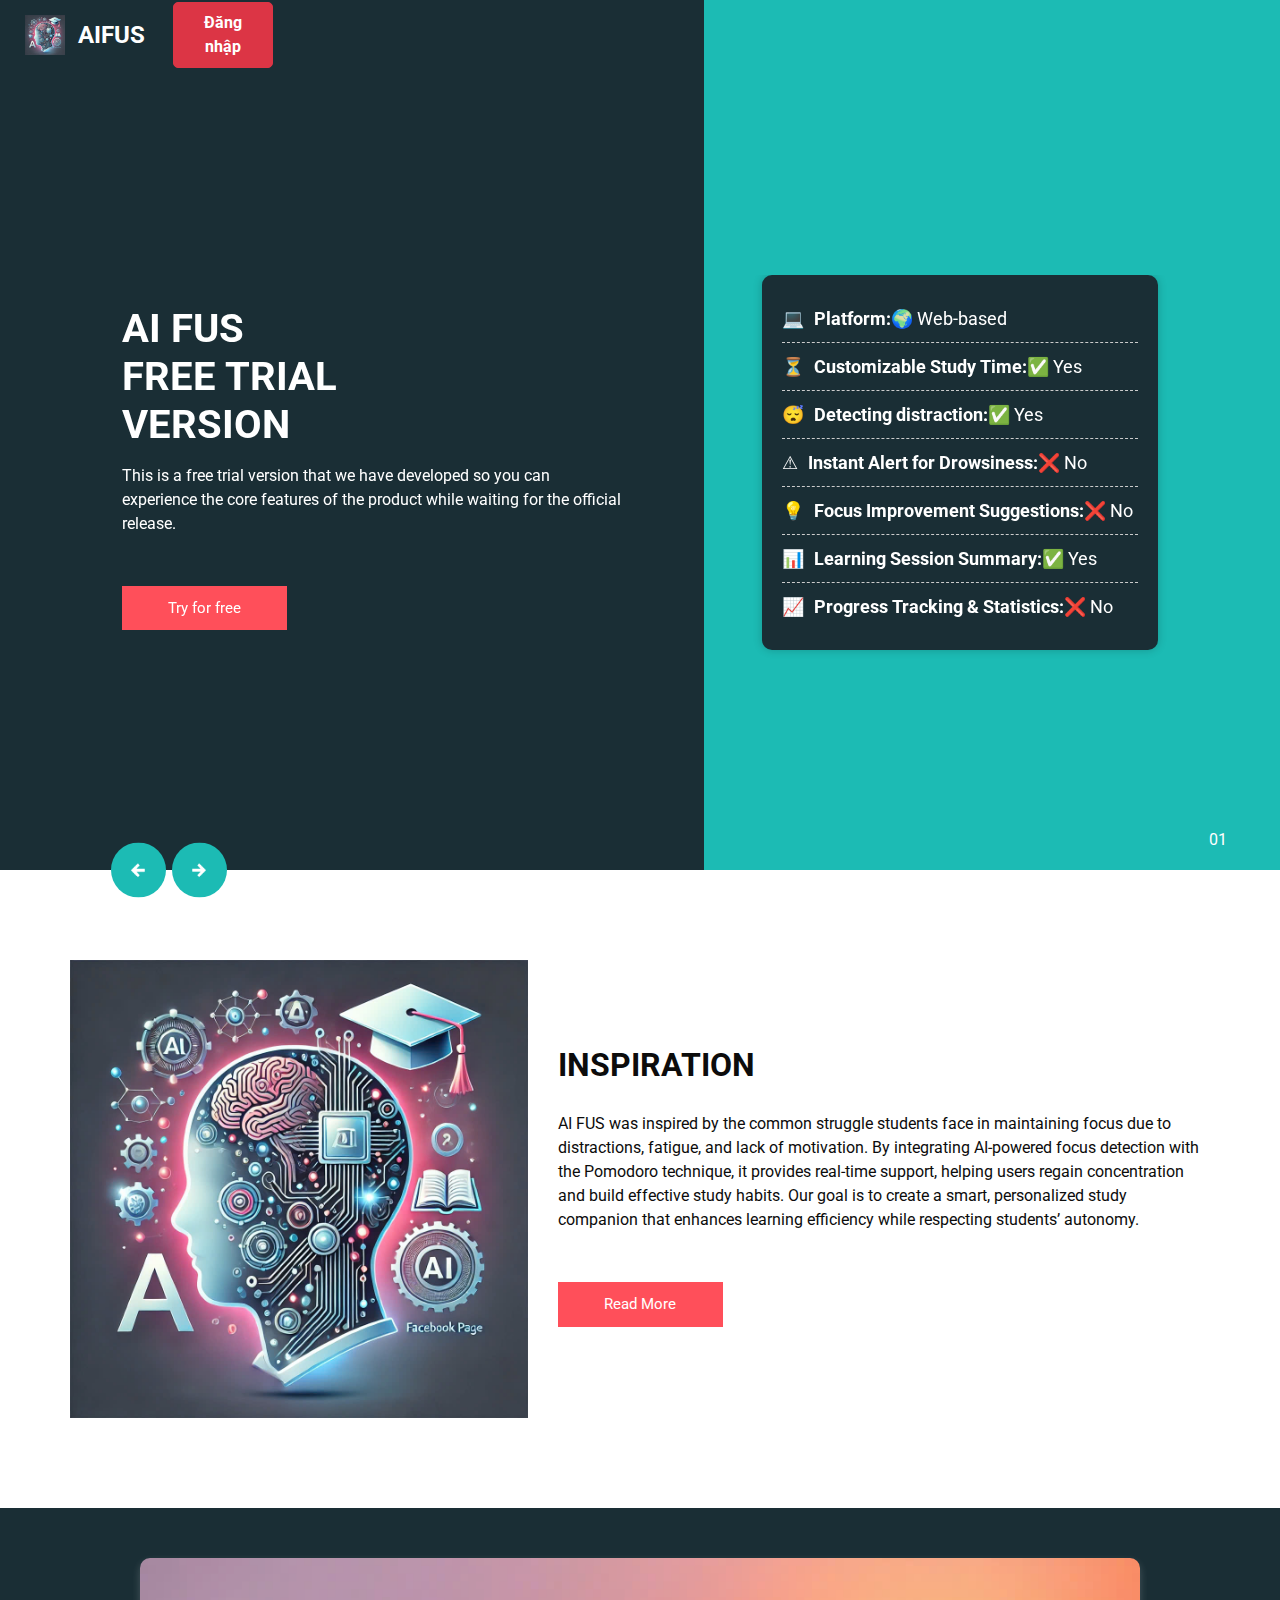
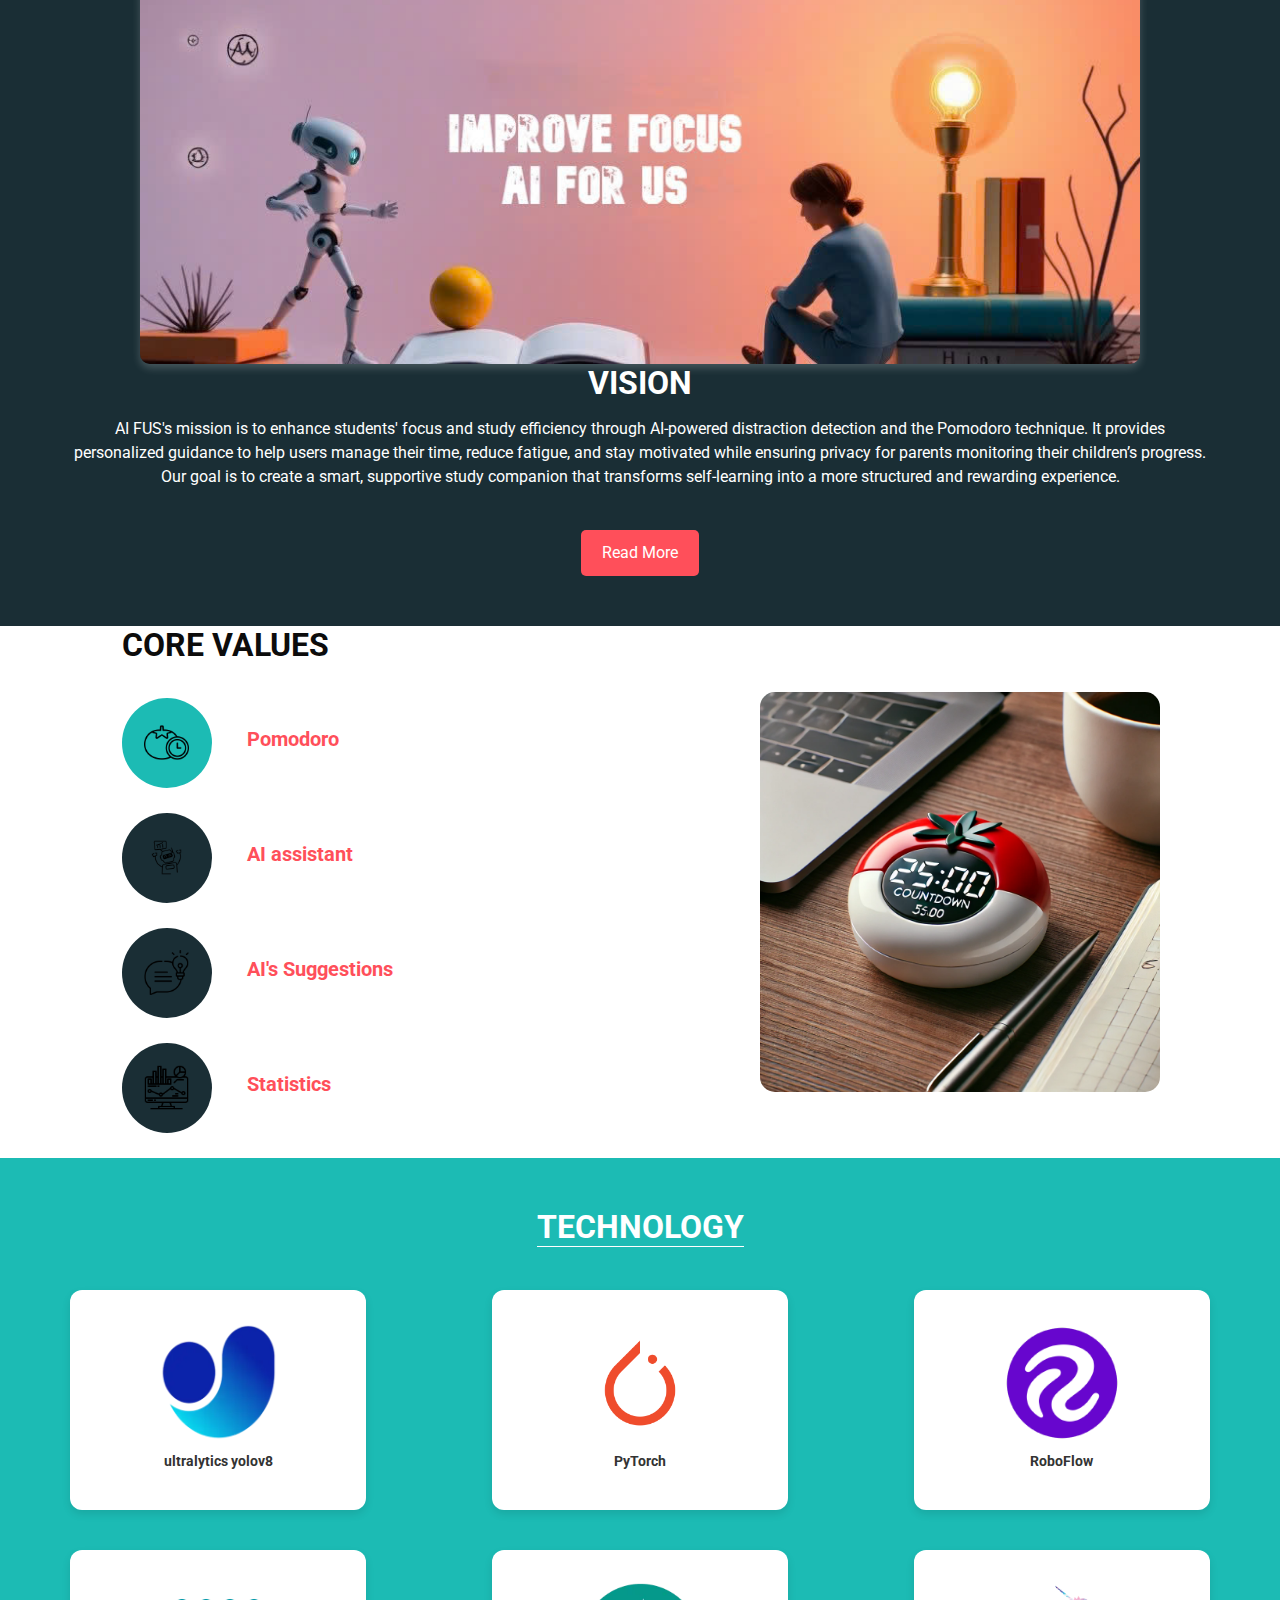
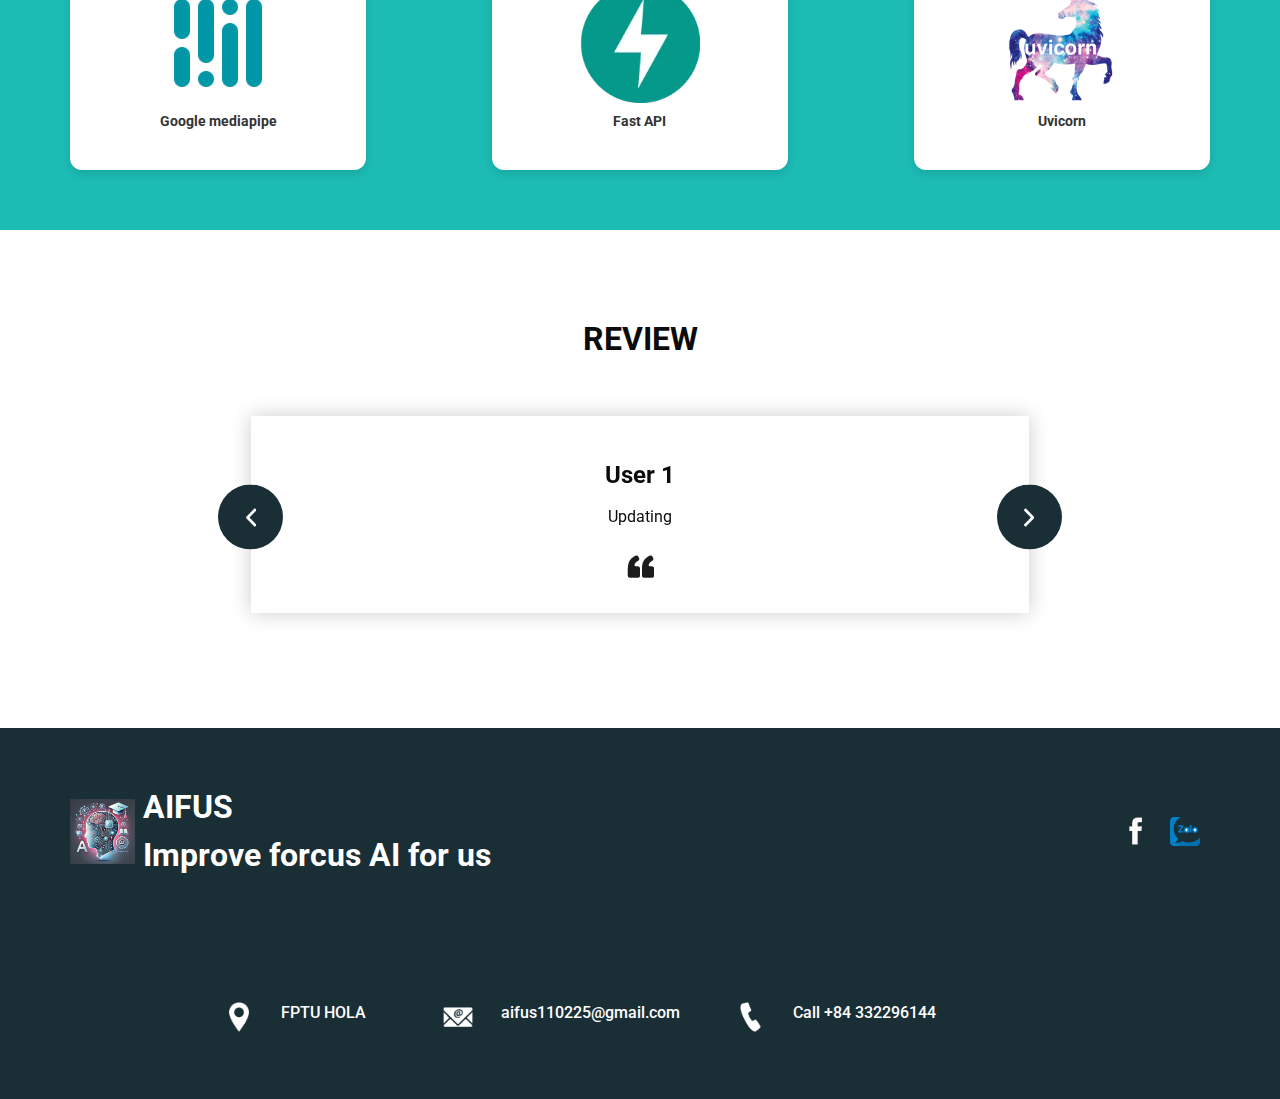
==== commit 32e98d3f: "login" ====
--- a/index.html
+++ b/index.html
@@ -11,7 +11,7 @@
   <meta name="keywords" content="" />
   <meta name="description" content="" />
   <meta name="author" content="" />
-
+  <link rel="icon" type="images/jpg" href="images/logoaifus.jpg">
   <title>AIFUS</title>
 
   <!-- bootstrap core css -->
@@ -28,6 +28,45 @@
   <div class="hero_area">
     <!-- header section strats -->
     <header class="header_section">
+      <div class="container-fluid">
+        <nav class="navbar navbar-expand-lg custom_nav-container">
+          <div class="d-flex align-items-center">
+            <a class="navbar-brand d-flex align-items-center" href="index.html">
+              <img src="images/logoaifus.jpg" alt="" />
+              <span class="ml-2">AIFUS</span>
+            </a>
+    
+            <!-- Nút Đăng nhập nằm ngay bên phải logo -->
+            <a id="loginBtn" href="login.html" class="btn btn-danger ml-3">Đăng nhập</a>
+          </div>
+    
+          <button class="navbar-toggler" type="button" data-toggle="collapse" data-target="#navbarSupportedContent"
+            aria-controls="navbarSupportedContent" aria-expanded="false" aria-label="Toggle navigation">
+            <span class="navbar-toggler-icon"></span>
+          </button>
+    
+          <div class="collapse navbar-collapse justify-content-end" id="navbarSupportedContent">
+            <ul class="navbar-nav">
+              <li class="nav-item active">
+                <a class="nav-link" href="index.html">Trang chủ <span class="sr-only">(current)</span></a>
+              </li>
+              <li class="nav-item">
+                <a class="nav-link" href="about.html">Giới thiệu</a>
+              </li>
+              <li class="nav-item">
+                <a class="nav-link" href="work.html">Giá trị cốt lõi</a>
+              </li>
+              <li class="nav-item">
+                <a class="nav-link" href="category.html">Công nghệ</a>
+              </li>
+            </ul>
+          </div>
+        </nav>
+      </div>
+    </header>
+    
+    
+    <!-- <header class="header_section">
       <div class="container-fluid">
         <nav class="navbar navbar-expand-lg custom_nav-container">
           <a class="navbar-brand" href="index.html">
@@ -43,28 +82,19 @@
           <div class="collapse navbar-collapse" id="navbarSupportedContent">
             <ul class="navbar-nav  ">
               <li class="nav-item active">
-                <a class="nav-link" href="index.html">Home <span class="sr-only">(current)</span></a>
+                <a class="nav-link" href="index.html"> Trang chủ <span class="sr-only">(current)</span></a>
               </li>
               <li class="nav-item">
-                <a class="nav-link" href="about.html">About us</a>
+                <a class="nav-link" href="about.html">Giới thiệu</a>
               </li>
               <li class="nav-item">
-                <a class="nav-link" href="work.html">Core values </a>
+                <a class="nav-link" href="work.html">Giá trị cốt lõi</a>
               </li>
               <li class="nav-item">
-                <a class="nav-link" href="category.html"> Technology </a>
+                <a class="nav-link" href="category.html">Công nghệ</a>
               </li>
             </ul>
-            <!-- <div class="user_option">
-              <a href="">
-                <span>
-                  Login
-                </span>
-              </a>
-              <form class="form-inline my-2 my-lg-0 ml-0 ml-lg-4 mb-3 mb-lg-0">
-                <button class="btn  my-2 my-sm-0 nav_search-btn" type="submit"></button>
-              </form>
-            </div> -->
+
             <div class="user_option">
               <a id="loginBtn" href="login.html">
                 <span>Login</span>
@@ -85,16 +115,16 @@
                 <span class="s-2">
 
                 </span>
-                <!-- <span class="s-3">
-
-                </span> -->
+                <span class="s-3">
+
+                </span> 
               </button>
             </div>
           </div>
 
         </nav>
       </div>
-    </header>
+    </header> -->
     <!-- end header section -->
     <!-- slider section -->
     <section class="slider_section ">
--- a/css/style.css
+++ b/css/style.css
@@ -1157,6 +1157,33 @@
   background-color: #ff4b5c;
   color: white;
 }
+.header_section .navbar {
+  display: flex;
+  align-items: center;
+  justify-content: space-between;
+}
+
+.header_section .navbar-brand {
+  display: flex;
+  align-items: center;
+}
+
+.header_section .navbar-brand img {
+  height: 40px;
+  width: auto;
+}
+
+#loginBtn {
+  font-size: 16px;
+  font-weight: bold;
+  padding: 8px 16px;
+  border-radius: 5px;
+}
+
+.navbar-collapse {
+  flex-grow: 1;
+  justify-content: flex-end; /* Căn navbar sang phải */
+}
 
 
 
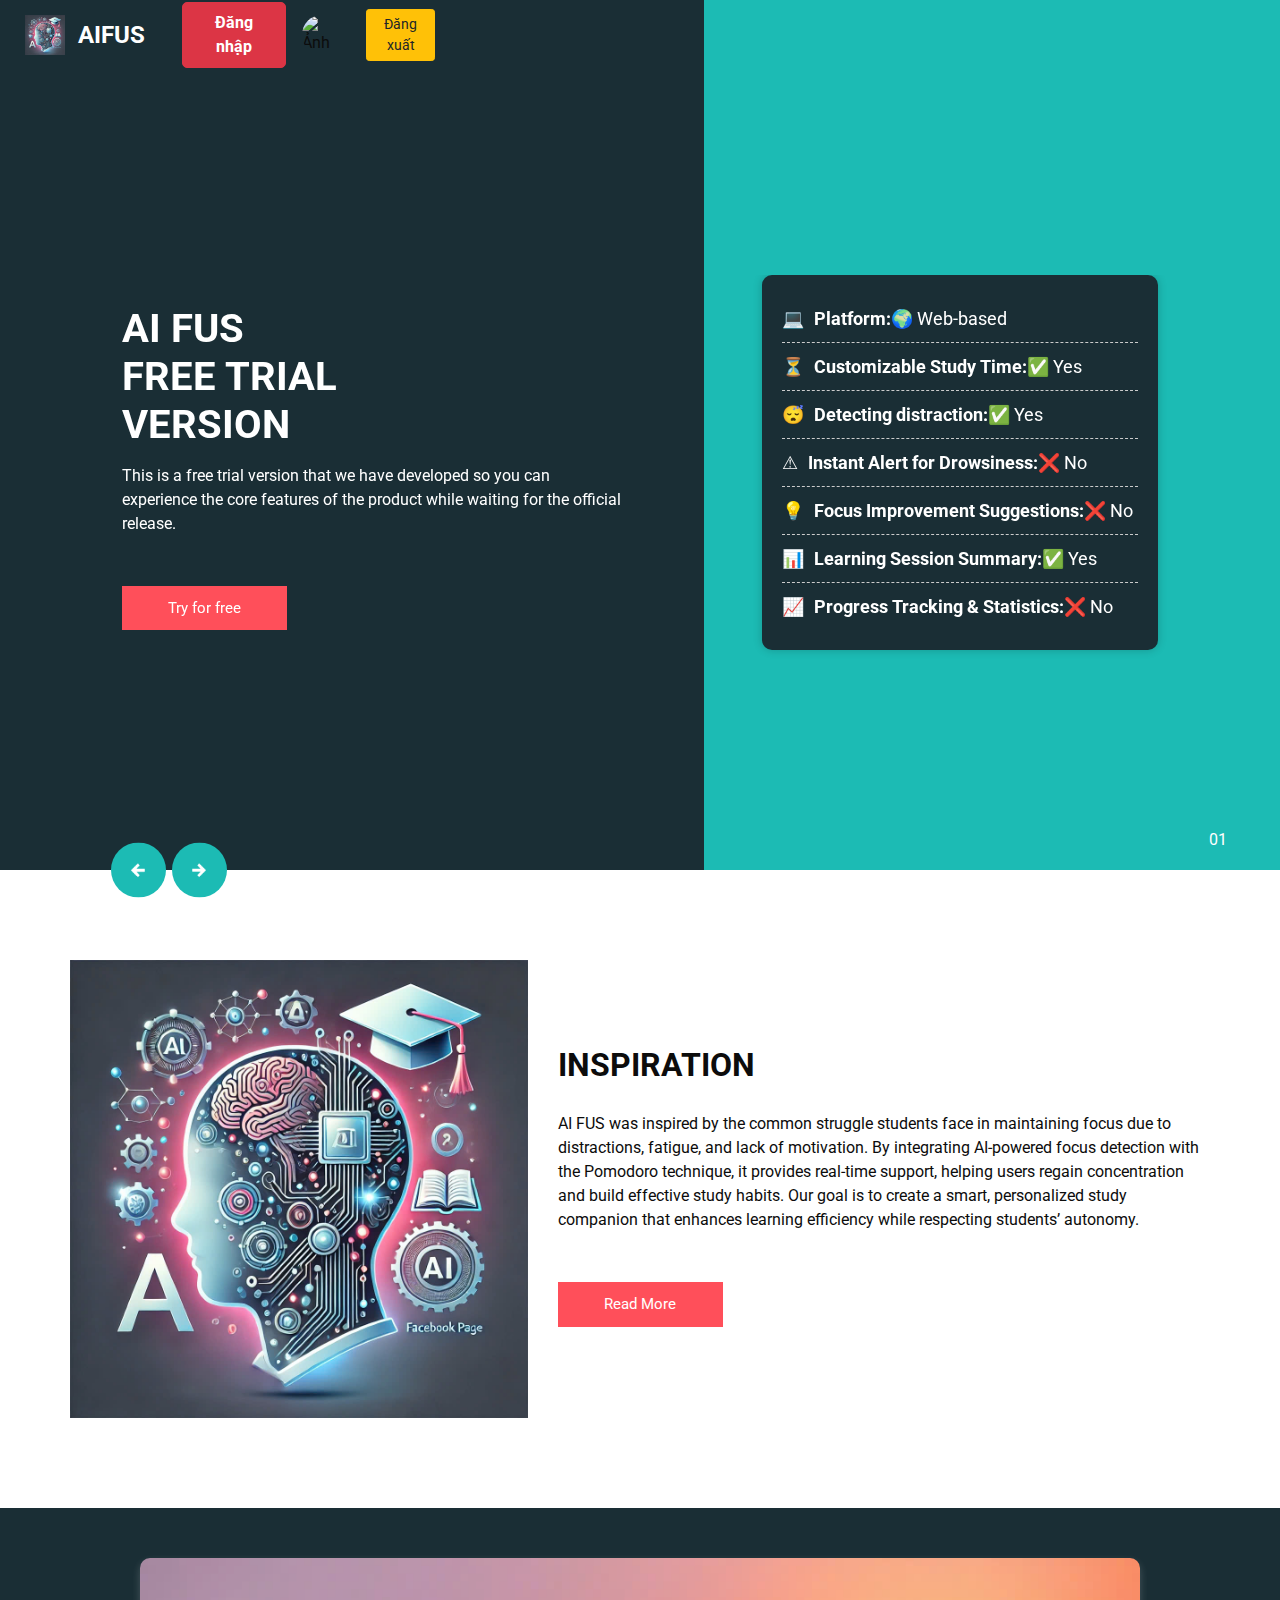
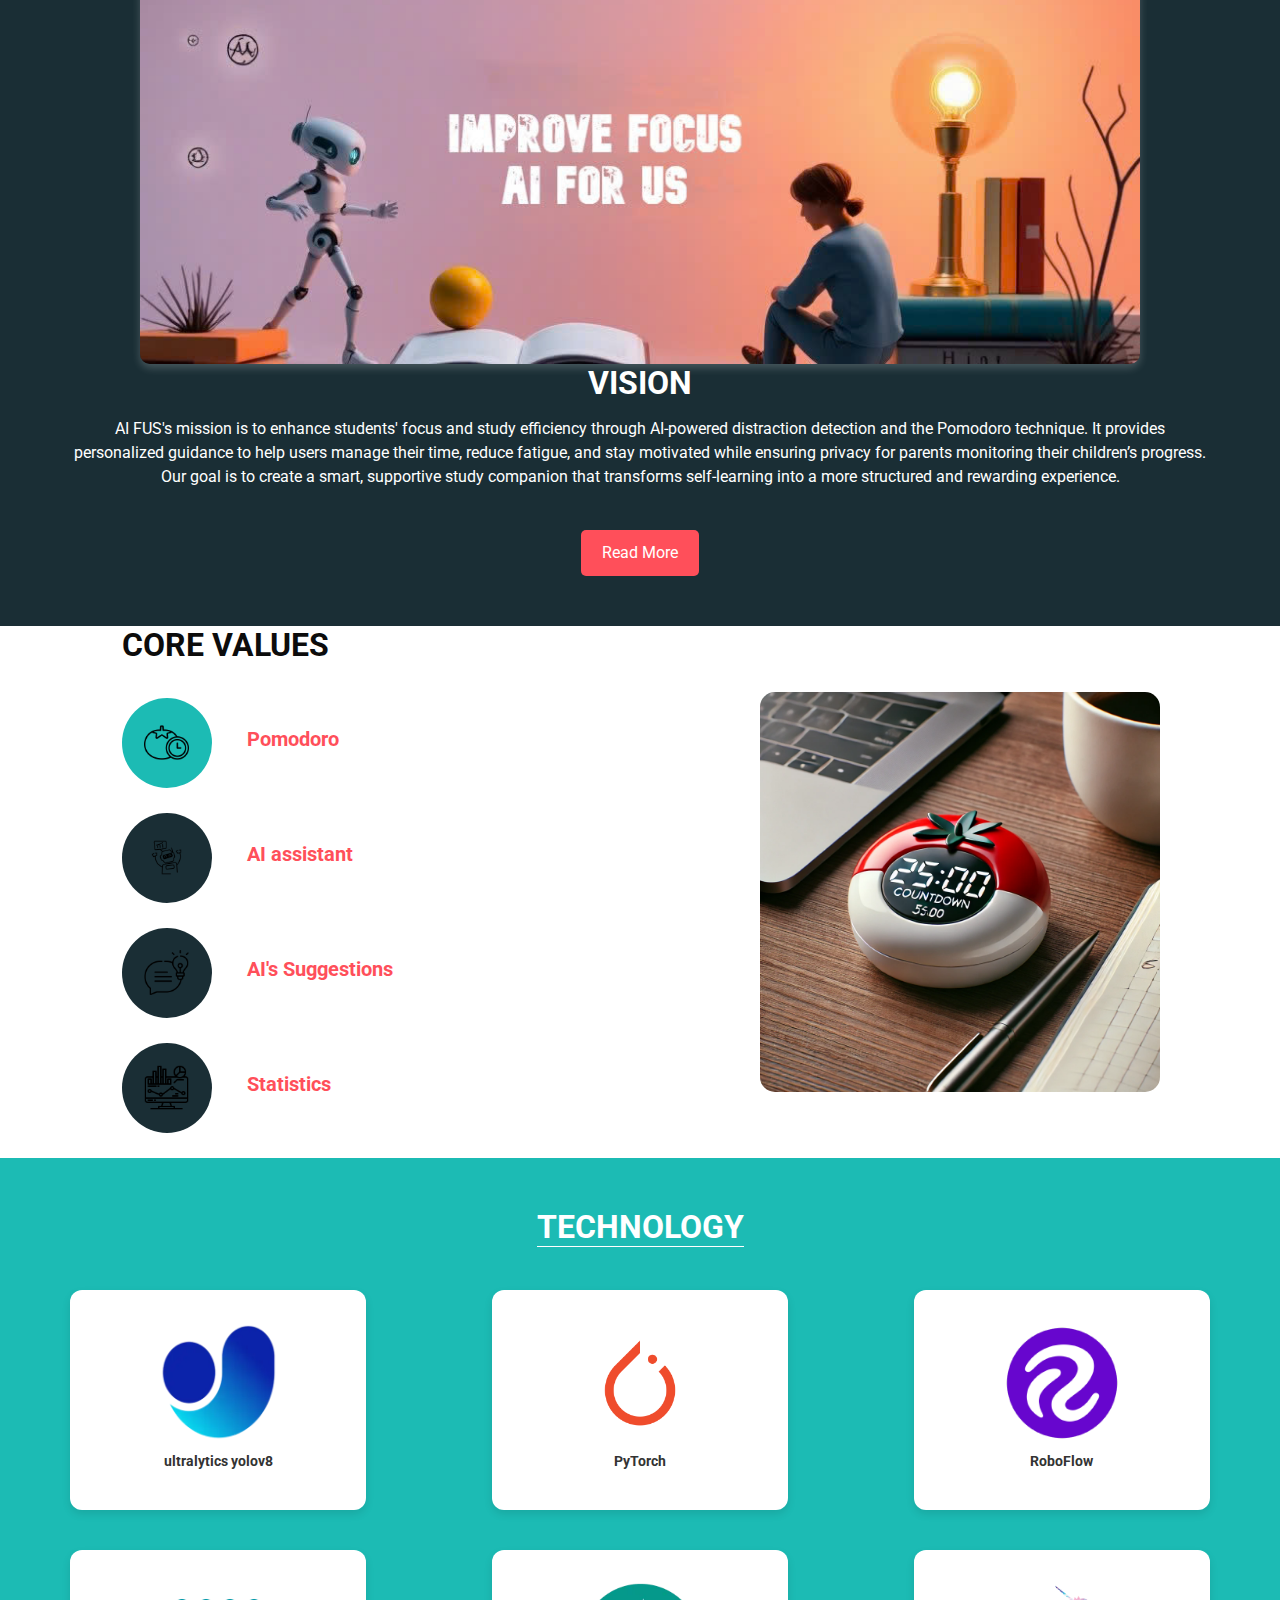
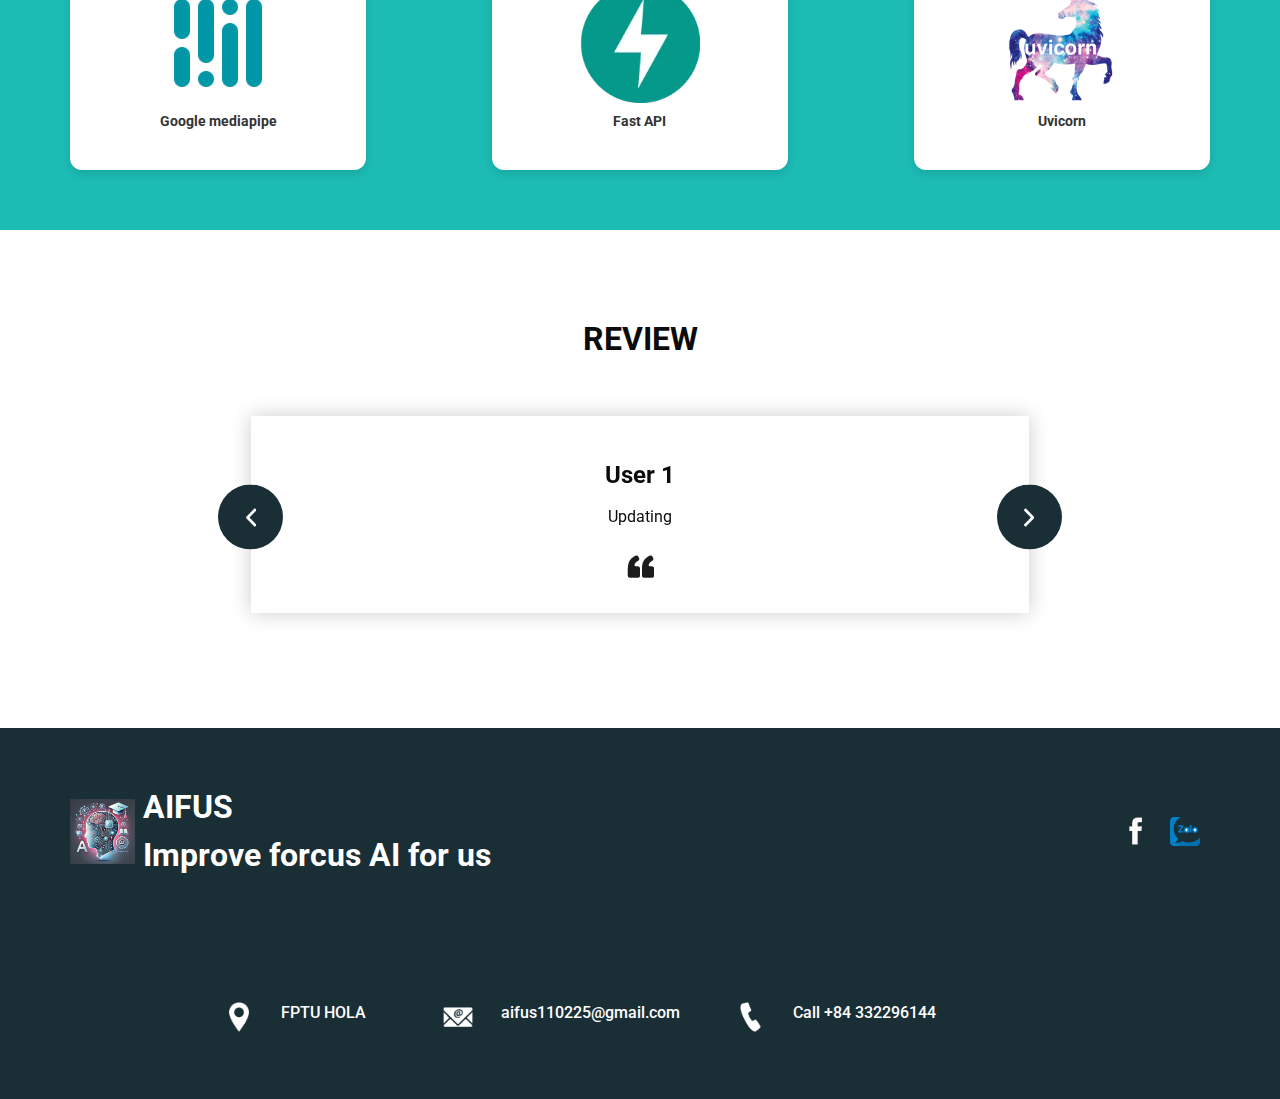
==== commit 9f1d0b46: "login1" ====
--- a/index.html
+++ b/index.html
@@ -30,25 +30,31 @@
     <header class="header_section">
       <div class="container-fluid">
         <nav class="navbar navbar-expand-lg custom_nav-container">
+          <!-- Logo + Nút đăng nhập -->
           <div class="d-flex align-items-center">
             <a class="navbar-brand d-flex align-items-center" href="index.html">
               <img src="images/logoaifus.jpg" alt="" />
               <span class="ml-2">AIFUS</span>
             </a>
+            <a id="loginBtn" href="login.html" class="btn btn-danger ml-3">Đăng nhập</a>
+            <div id="userInfo" style="display: none;" class="ml-3 d-flex align-items-center">
+              <img id="userImg" src="" alt="Ảnh đại diện" width="40" height="40" class="rounded-circle">
+              <span id="userName" class="ml-2 font-weight-bold text-white"></span>
+              <button onclick="logout()" class="btn btn-warning btn-sm ml-3">Đăng xuất</button>
+            </div>
+          </div>
     
-            <!-- Nút Đăng nhập nằm ngay bên phải logo -->
-            <a id="loginBtn" href="login.html" class="btn btn-danger ml-3">Đăng nhập</a>
-          </div>
-    
+          <!-- Nút bấm mở menu trên mobile -->
           <button class="navbar-toggler" type="button" data-toggle="collapse" data-target="#navbarSupportedContent"
             aria-controls="navbarSupportedContent" aria-expanded="false" aria-label="Toggle navigation">
             <span class="navbar-toggler-icon"></span>
           </button>
     
+          <!-- Danh sách menu điều hướng -->
           <div class="collapse navbar-collapse justify-content-end" id="navbarSupportedContent">
             <ul class="navbar-nav">
               <li class="nav-item active">
-                <a class="nav-link" href="index.html">Trang chủ <span class="sr-only">(current)</span></a>
+                <a class="nav-link" href="index.html">Trang chủ</a>
               </li>
               <li class="nav-item">
                 <a class="nav-link" href="about.html">Giới thiệu</a>
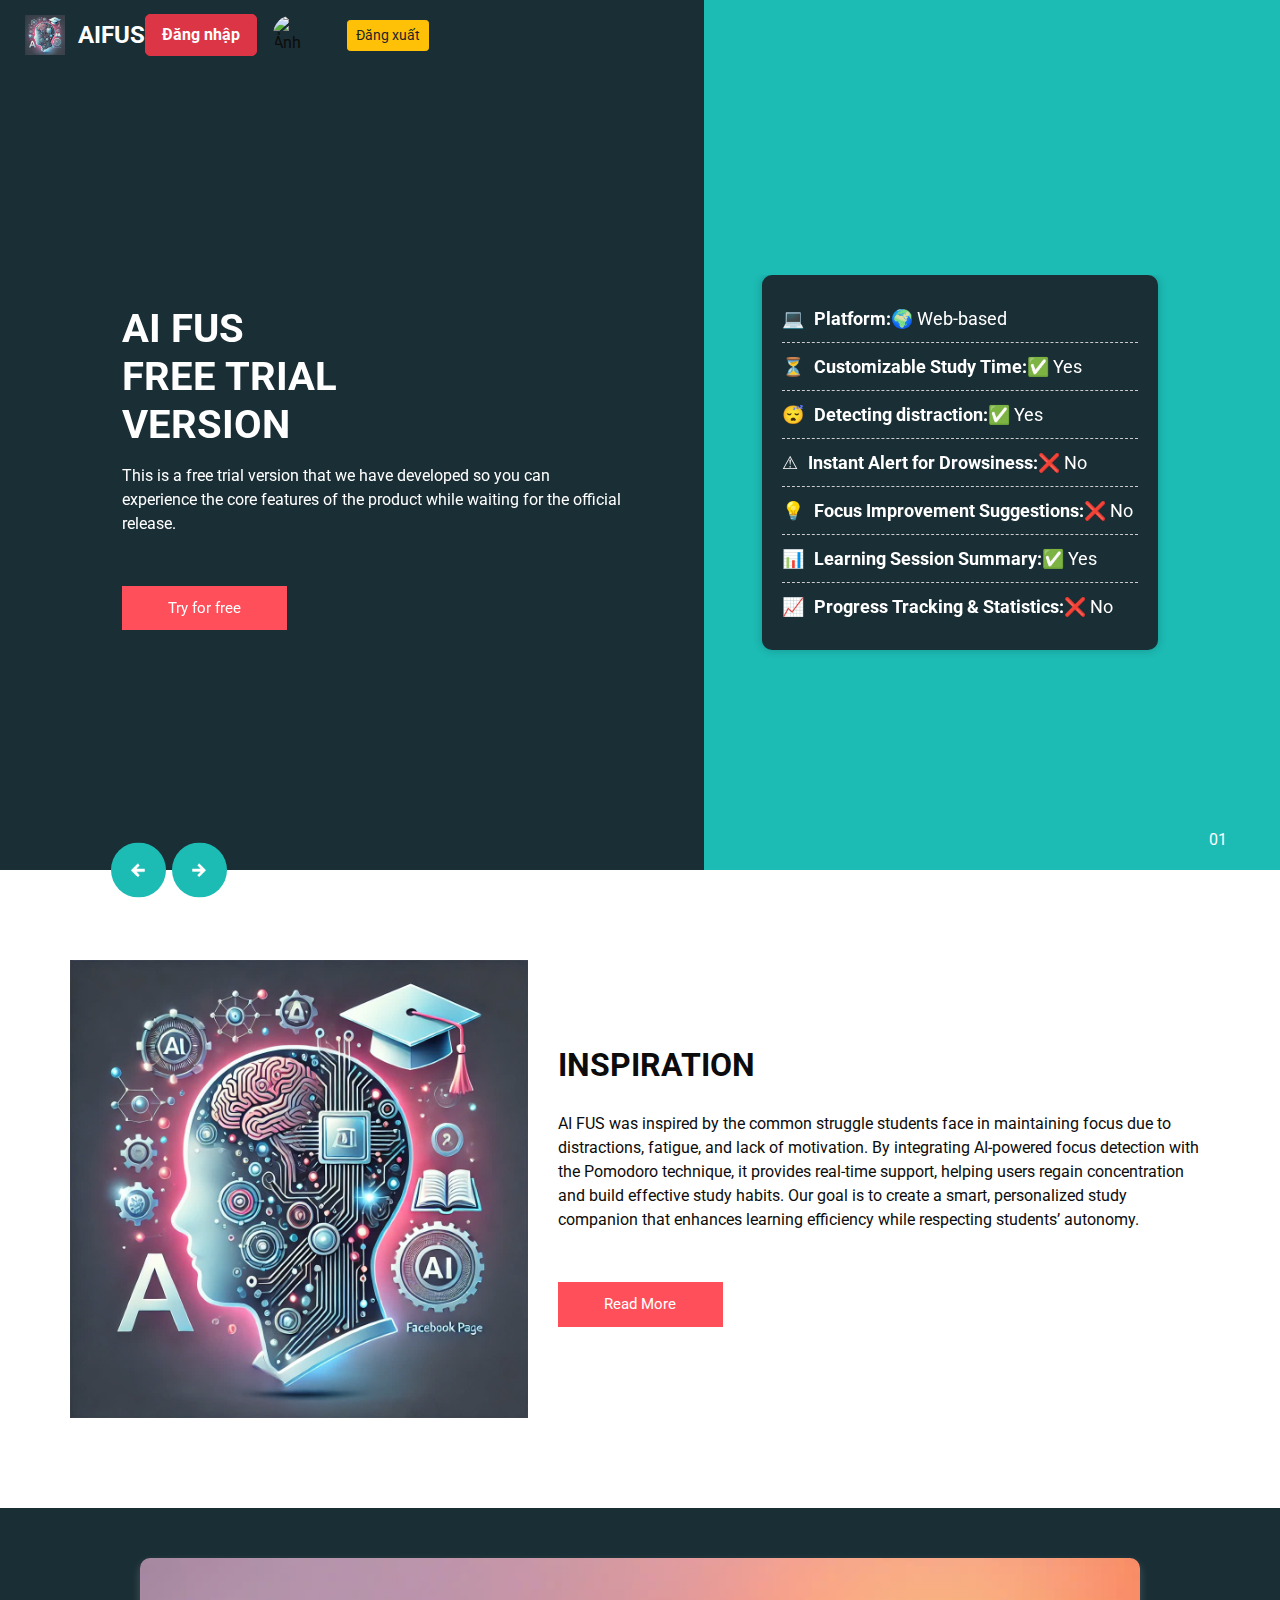
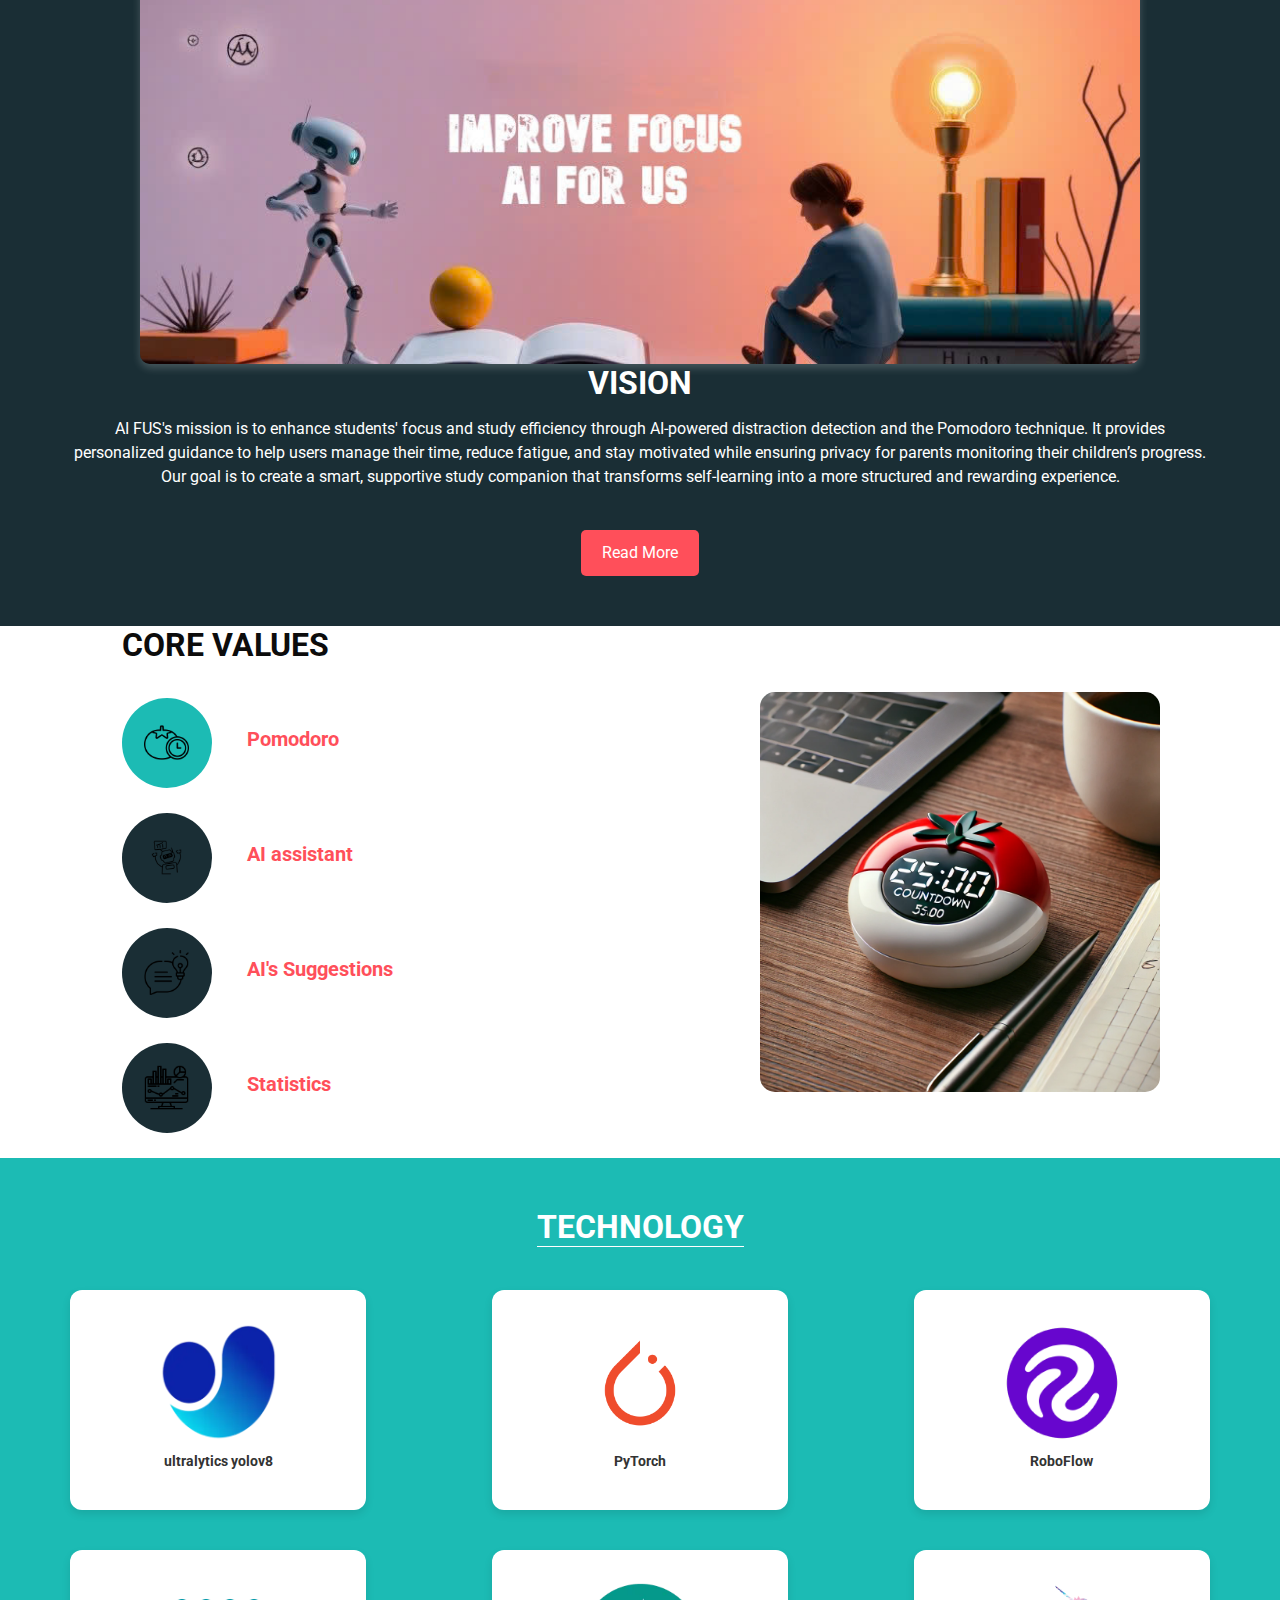
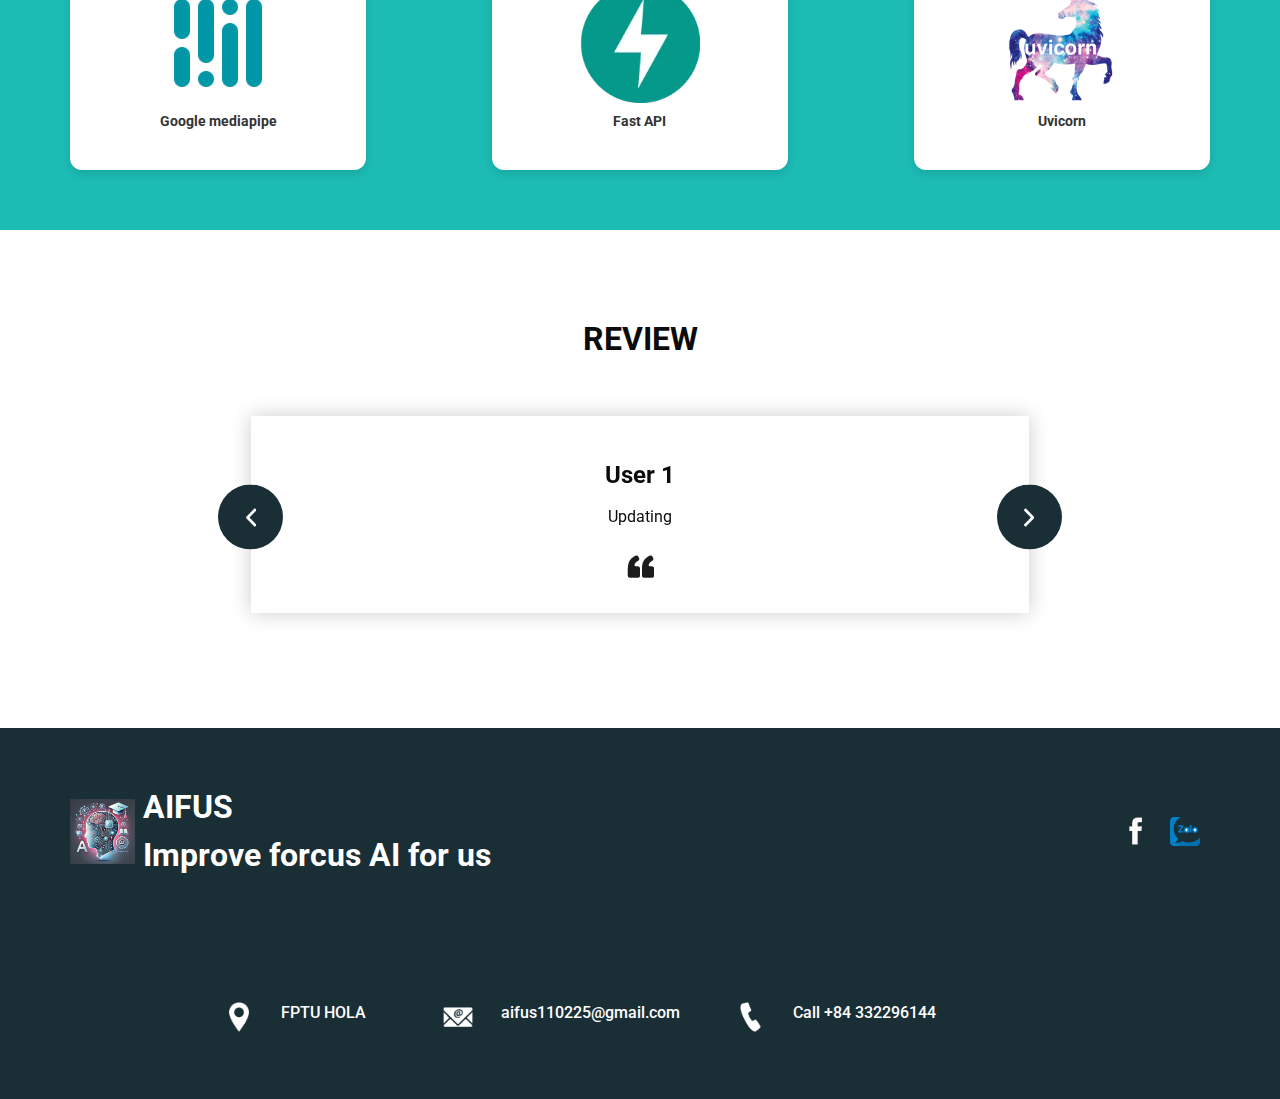
==== commit 35a6f200: "login21" ====
--- a/index.html
+++ b/index.html
@@ -30,21 +30,25 @@
     <header class="header_section">
       <div class="container-fluid">
         <nav class="navbar navbar-expand-lg custom_nav-container">
-          <!-- Logo + Nút đăng nhập -->
           <div class="d-flex align-items-center">
+            <!-- Logo -->
             <a class="navbar-brand d-flex align-items-center" href="index.html">
               <img src="images/logoaifus.jpg" alt="" />
               <span class="ml-2">AIFUS</span>
             </a>
-            <a id="loginBtn" href="login.html" class="btn btn-danger ml-3">Đăng nhập</a>
-            <div id="userInfo" style="display: none;" class="ml-3 d-flex align-items-center">
-              <img id="userImg" src="" alt="Ảnh đại diện" width="40" height="40" class="rounded-circle">
+          </div>
+    
+          <!-- Nút đăng nhập -->
+          <div class="ml-auto d-flex align-items-center">
+            <a id="loginBtn" href="login.html" class="btn btn-danger">Đăng nhập</a>
+            <div id="userInfo" style="display: none;" class="d-flex align-items-center">
+              <img id="userImg" src="" alt="Ảnh đại diện" width="40" height="40" class="rounded-circle ml-3">
               <span id="userName" class="ml-2 font-weight-bold text-white"></span>
               <button onclick="logout()" class="btn btn-warning btn-sm ml-3">Đăng xuất</button>
             </div>
           </div>
     
-          <!-- Nút bấm mở menu trên mobile -->
+          <!-- Nút mở menu trên mobile -->
           <button class="navbar-toggler" type="button" data-toggle="collapse" data-target="#navbarSupportedContent"
             aria-controls="navbarSupportedContent" aria-expanded="false" aria-label="Toggle navigation">
             <span class="navbar-toggler-icon"></span>
@@ -70,6 +74,7 @@
         </nav>
       </div>
     </header>
+    
     
     
     <!-- <header class="header_section">
--- a/css/style.css
+++ b/css/style.css
@@ -1184,6 +1184,44 @@
   flex-grow: 1;
   justify-content: flex-end; /* Căn navbar sang phải */
 }
+.header_section .navbar {
+  display: flex;
+  align-items: center;
+  justify-content: space-between;
+}
+
+.header_section .navbar-brand {
+  display: flex;
+  align-items: center;
+}
+
+.header_section .navbar-brand img {
+  height: 40px;
+  width: auto;
+}
+
+#loginBtn {
+  font-size: 16px;
+  font-weight: bold;
+  padding: 8px 16px;
+  border-radius: 5px;
+  display: inline-block;
+}
+
+#userInfo {
+  display: none;
+  align-items: center;
+}
+
+#userImg {
+  border-radius: 50%;
+  margin-right: 10px;
+}
+
+.navbar-collapse {
+  flex-grow: 1;
+  justify-content: flex-end; /* Đảm bảo menu căn phải */
+}
 
 
 
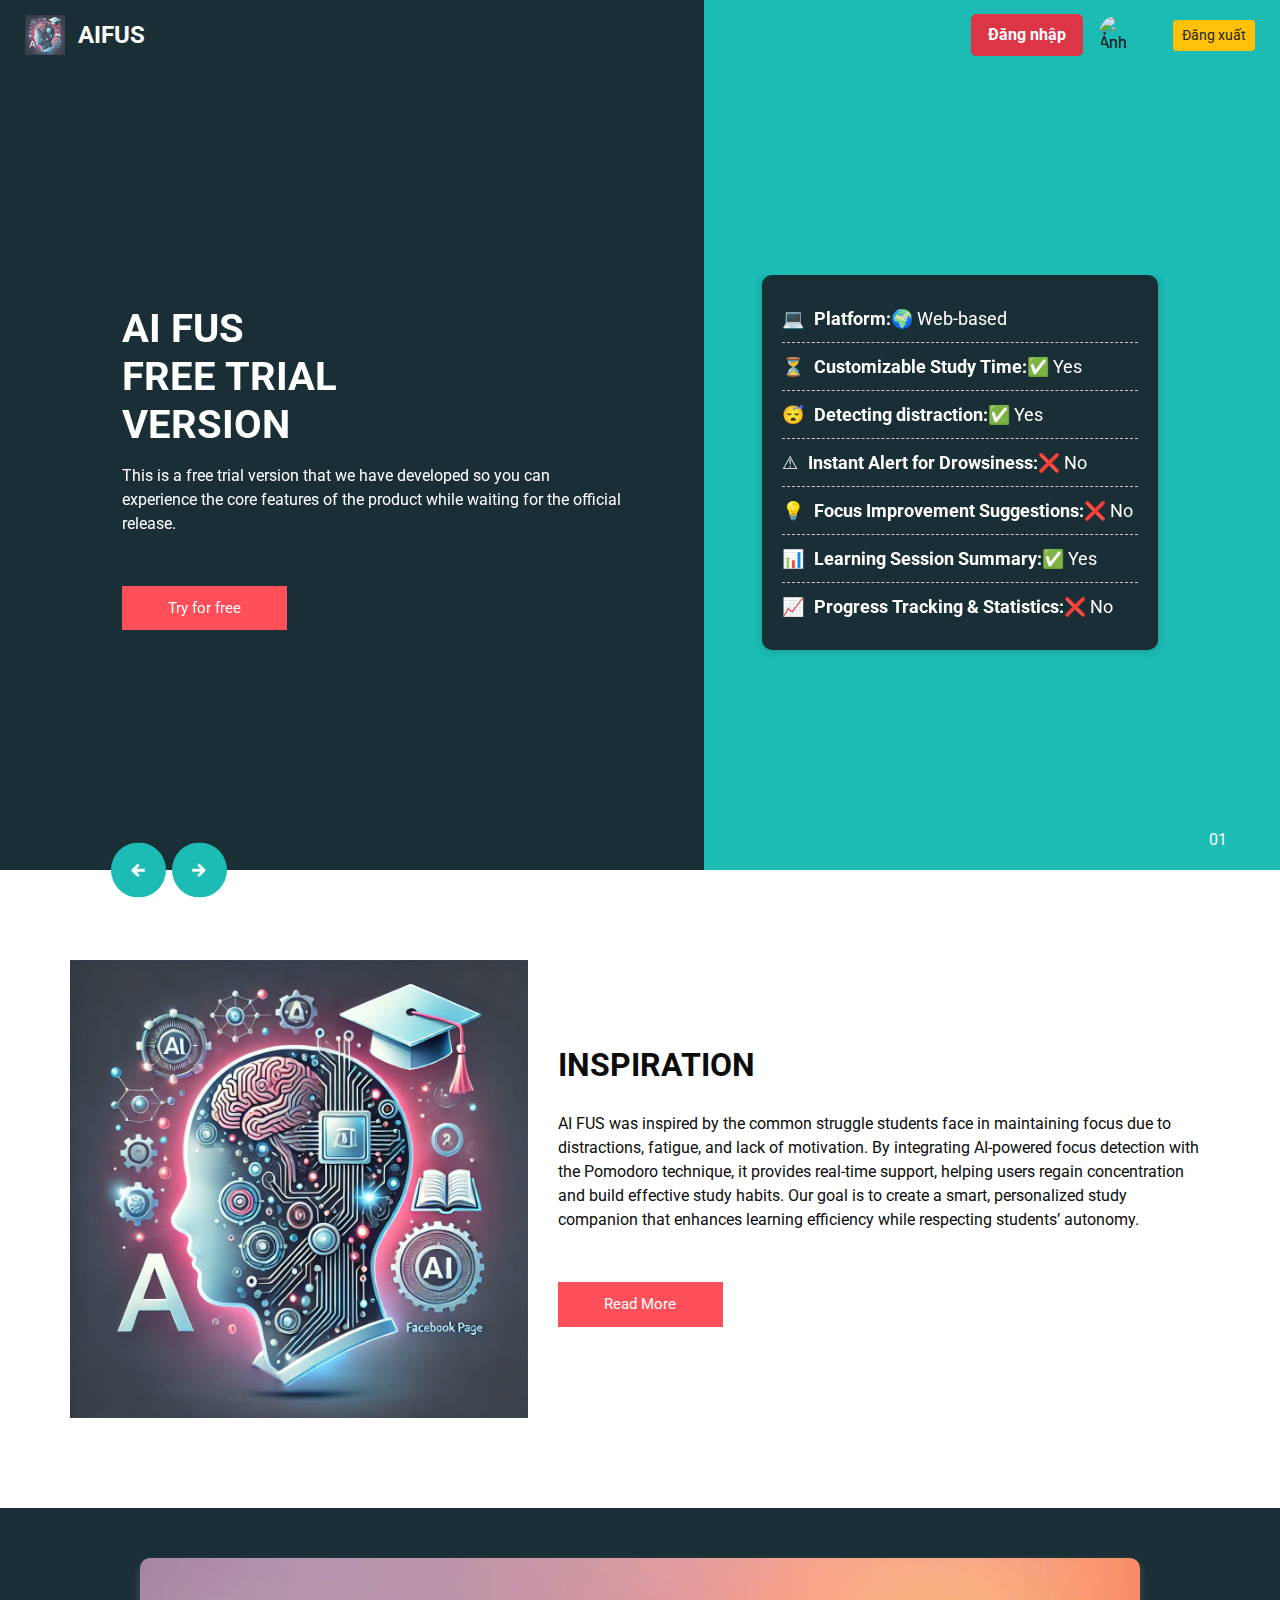
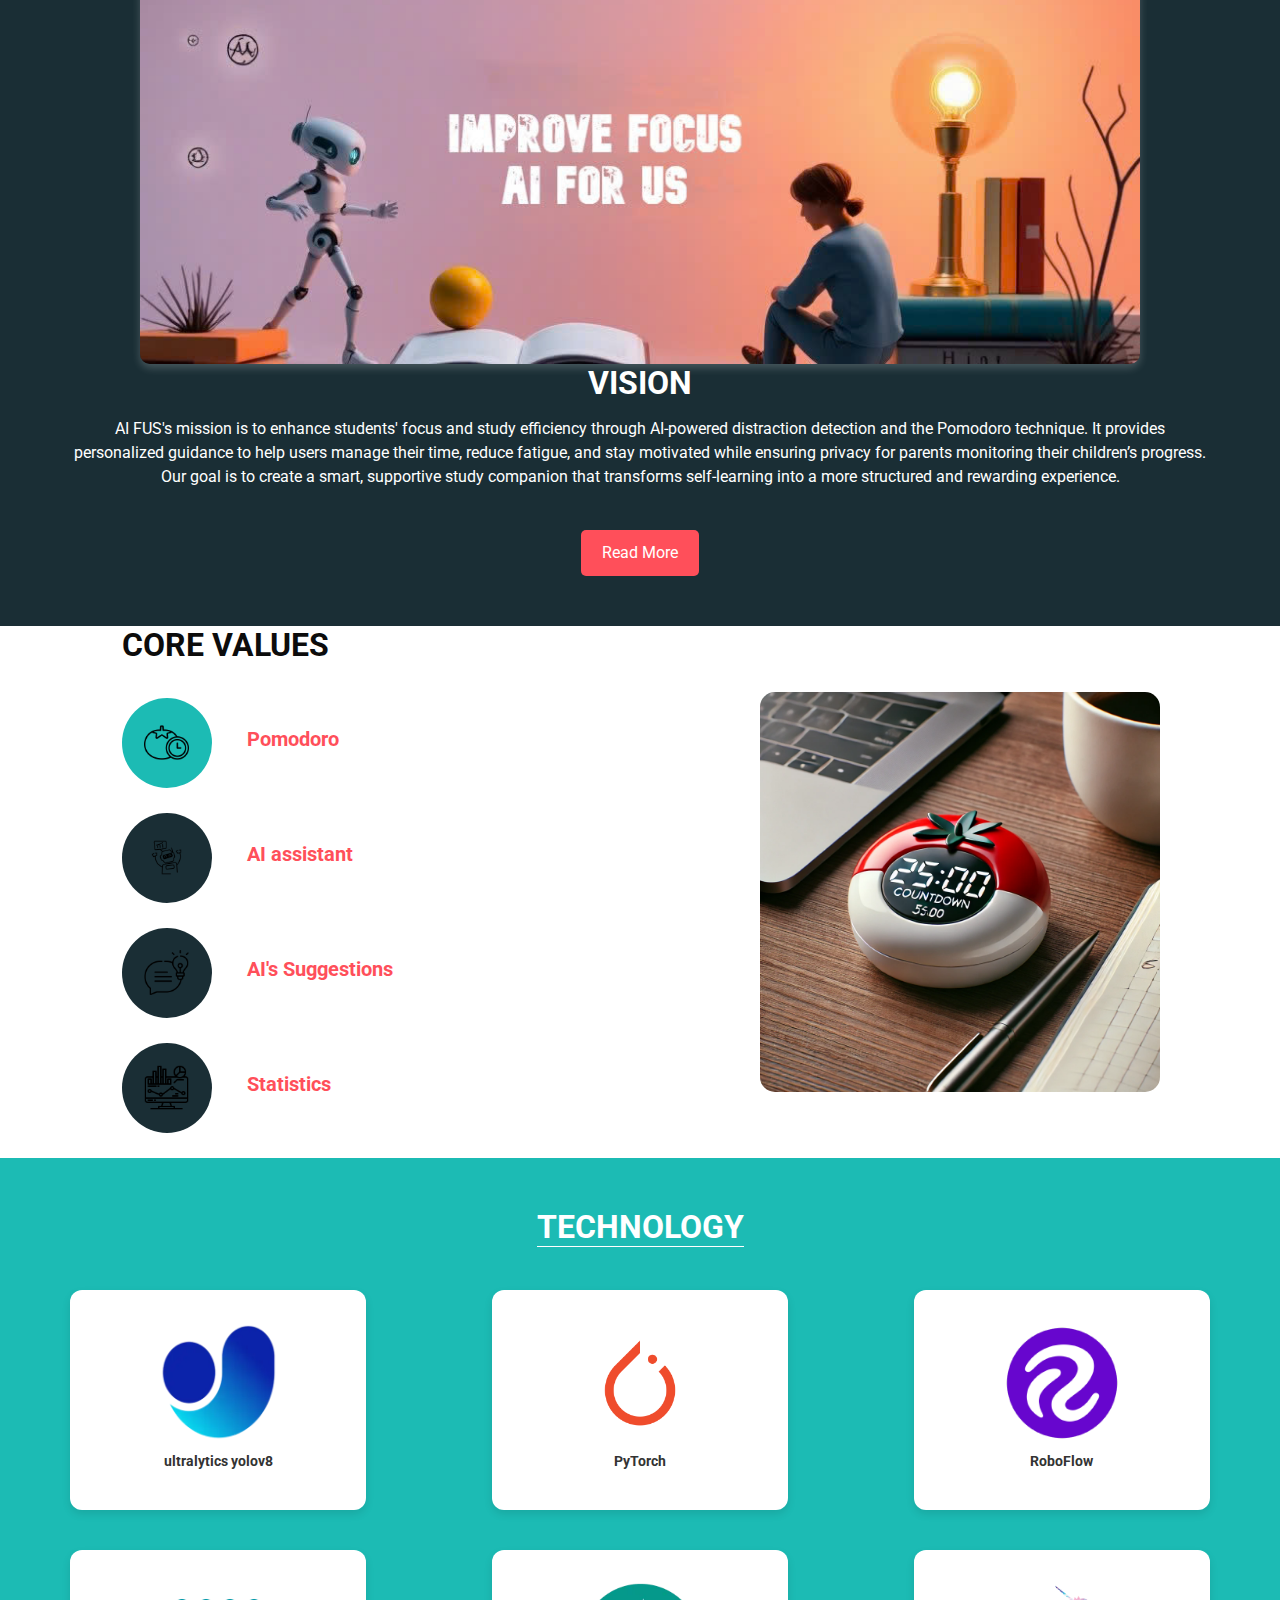
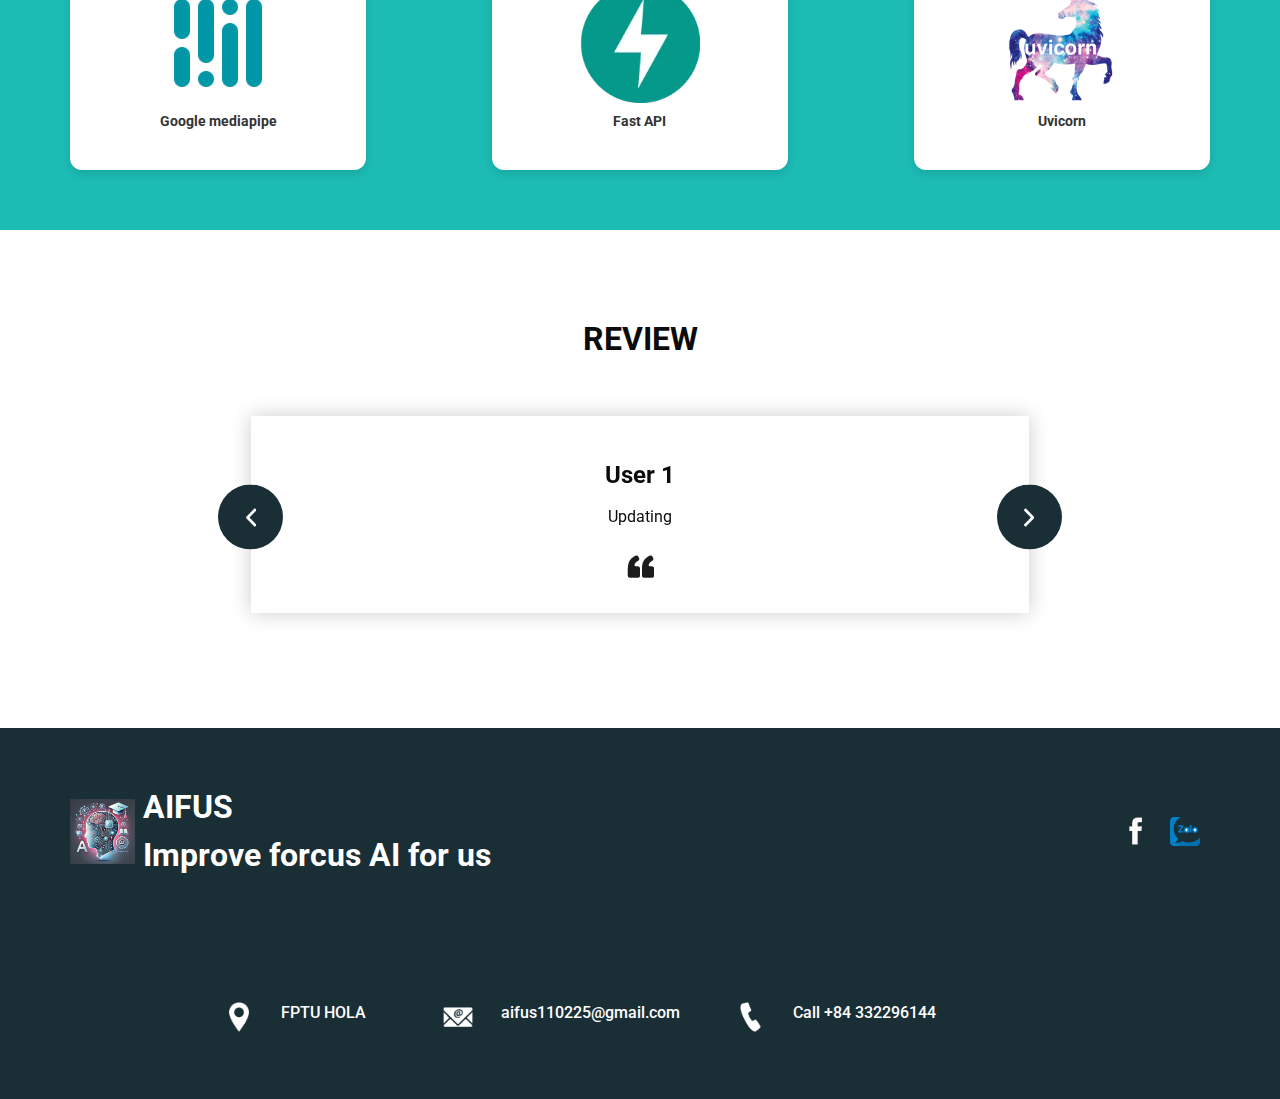
==== commit 2a2e3b83: "logi321" ====
--- a/index.html
+++ b/index.html
@@ -30,50 +30,41 @@
     <header class="header_section">
       <div class="container-fluid">
         <nav class="navbar navbar-expand-lg custom_nav-container">
-          <div class="d-flex align-items-center">
-            <!-- Logo -->
-            <a class="navbar-brand d-flex align-items-center" href="index.html">
-              <img src="images/logoaifus.jpg" alt="" />
-              <span class="ml-2">AIFUS</span>
-            </a>
-          </div>
+          <!-- Logo -->
+          <a class="navbar-brand d-flex align-items-center" href="index.html">
+            <img src="images/logoaifus.jpg" alt="" />
+            <span class="ml-2">AIFUS</span>
+          </a>
     
-          <!-- Nút đăng nhập -->
-          <div class="ml-auto d-flex align-items-center">
-            <a id="loginBtn" href="login.html" class="btn btn-danger">Đăng nhập</a>
-            <div id="userInfo" style="display: none;" class="d-flex align-items-center">
-              <img id="userImg" src="" alt="Ảnh đại diện" width="40" height="40" class="rounded-circle ml-3">
-              <span id="userName" class="ml-2 font-weight-bold text-white"></span>
-              <button onclick="logout()" class="btn btn-warning btn-sm ml-3">Đăng xuất</button>
-            </div>
-          </div>
-    
-          <!-- Nút mở menu trên mobile -->
+          <!-- Navbar toggler (Mobile) -->
           <button class="navbar-toggler" type="button" data-toggle="collapse" data-target="#navbarSupportedContent"
             aria-controls="navbarSupportedContent" aria-expanded="false" aria-label="Toggle navigation">
             <span class="navbar-toggler-icon"></span>
           </button>
     
-          <!-- Danh sách menu điều hướng -->
-          <div class="collapse navbar-collapse justify-content-end" id="navbarSupportedContent">
+          <!-- Danh sách menu -->
+          <div class="collapse navbar-collapse justify-content-center" id="navbarSupportedContent">
             <ul class="navbar-nav">
-              <li class="nav-item active">
-                <a class="nav-link" href="index.html">Trang chủ</a>
-              </li>
-              <li class="nav-item">
-                <a class="nav-link" href="about.html">Giới thiệu</a>
-              </li>
-              <li class="nav-item">
-                <a class="nav-link" href="work.html">Giá trị cốt lõi</a>
-              </li>
-              <li class="nav-item">
-                <a class="nav-link" href="category.html">Công nghệ</a>
-              </li>
+              <li class="nav-item active"><a class="nav-link" href="index.html">Trang chủ</a></li>
+              <li class="nav-item"><a class="nav-link" href="about.html">Giới thiệu</a></li>
+              <li class="nav-item"><a class="nav-link" href="work.html">Giá trị cốt lõi</a></li>
+              <li class="nav-item"><a class="nav-link" href="category.html">Công nghệ</a></li>
             </ul>
           </div>
+    
+          <!-- Phần tài khoản người dùng -->
+          <div class="user-info d-flex align-items-center">
+            <a id="loginBtn" href="login.html" class="btn btn-danger">Đăng nhập</a>
+            <div id="userInfo" class="d-flex align-items-center" style="display: none;">
+              <img id="userImg" src="" alt="Ảnh đại diện" width="40" height="40" class="rounded-circle ml-3">
+              <span id="userName" class="ml-2 font-weight-bold text-white"></span>
+              <button onclick="logout()" class="btn btn-warning btn-sm ml-3">Đăng xuất</button>
+            </div>
+          </div>
         </nav>
       </div>
     </header>
+    
     
     
     
--- a/css/style.css
+++ b/css/style.css
@@ -1200,6 +1200,12 @@
   width: auto;
 }
 
+.user-info {
+  display: flex;
+  align-items: center;
+  margin-left: auto; /* Đẩy phần đăng nhập sang bên phải */
+}
+
 #loginBtn {
   font-size: 16px;
   font-weight: bold;
@@ -1220,7 +1226,7 @@
 
 .navbar-collapse {
   flex-grow: 1;
-  justify-content: flex-end; /* Đảm bảo menu căn phải */
+  justify-content: center; /* Căn giữa menu */
 }
 
 
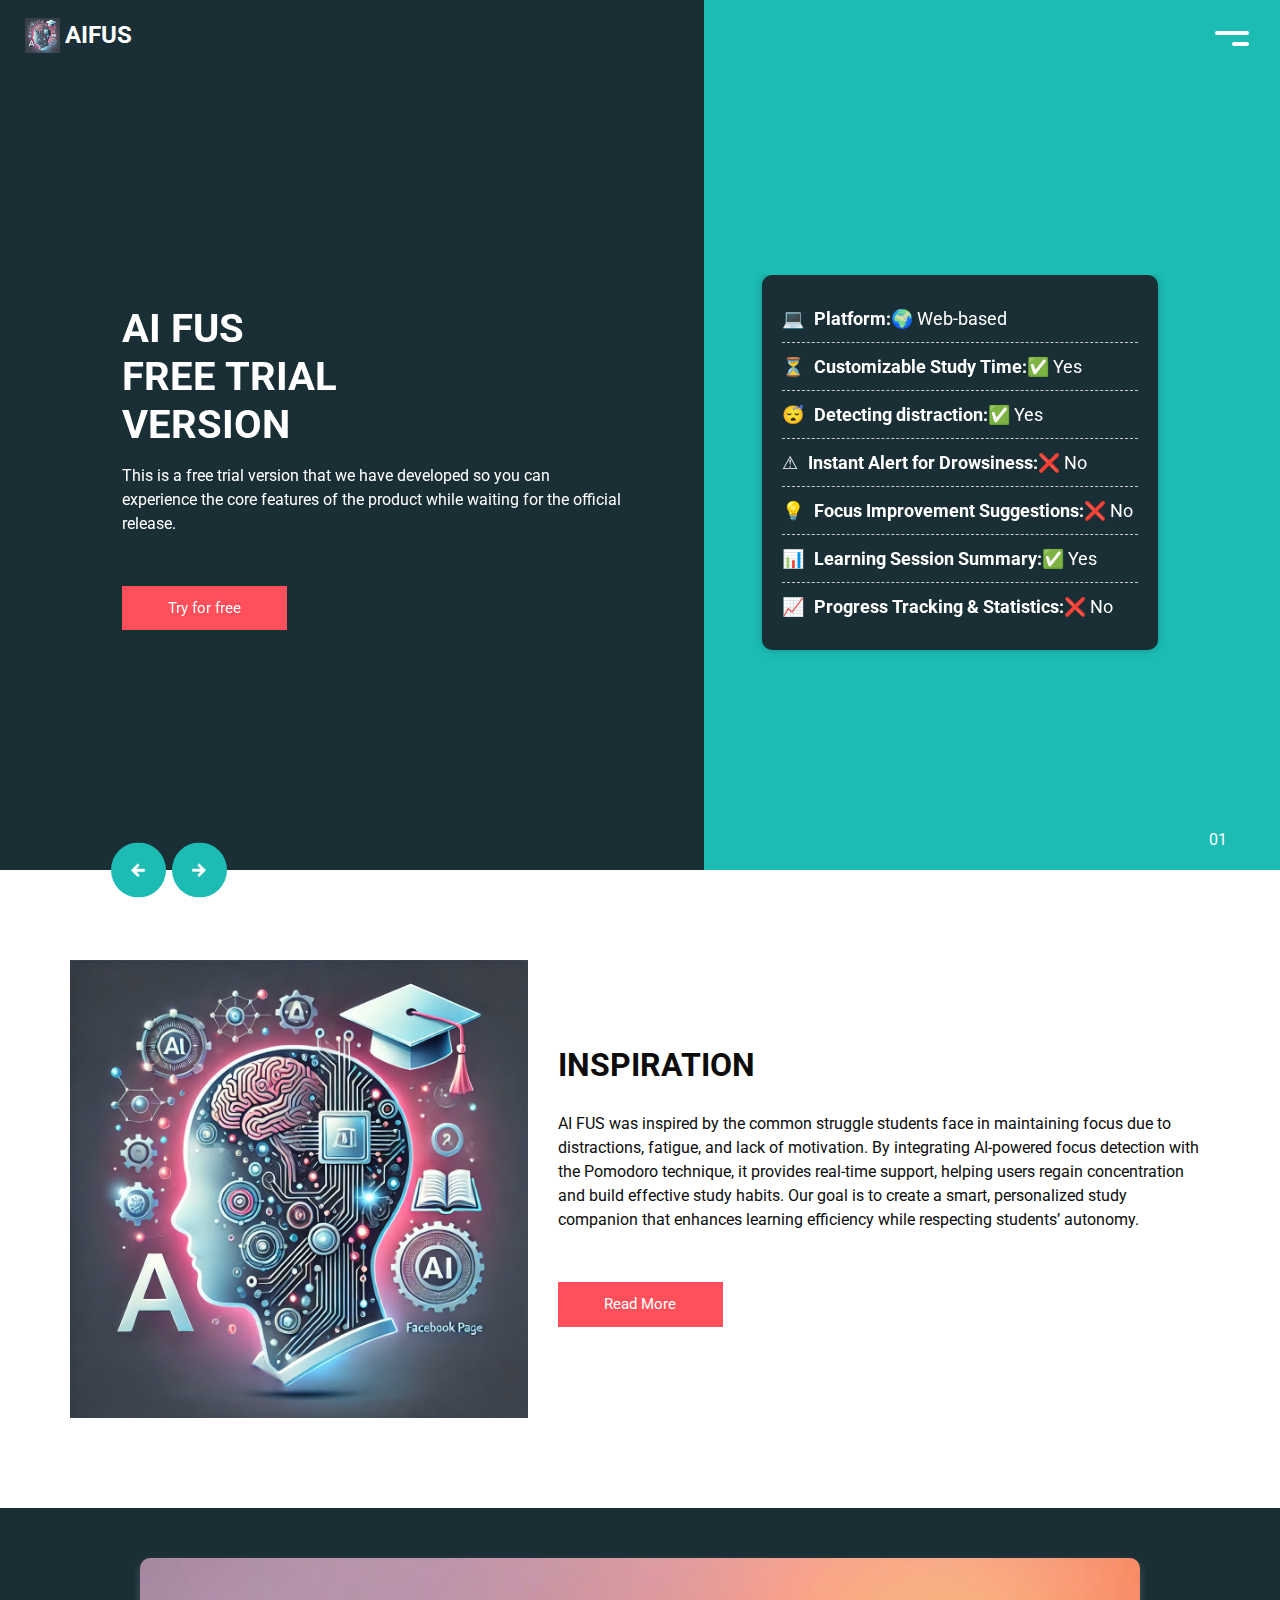
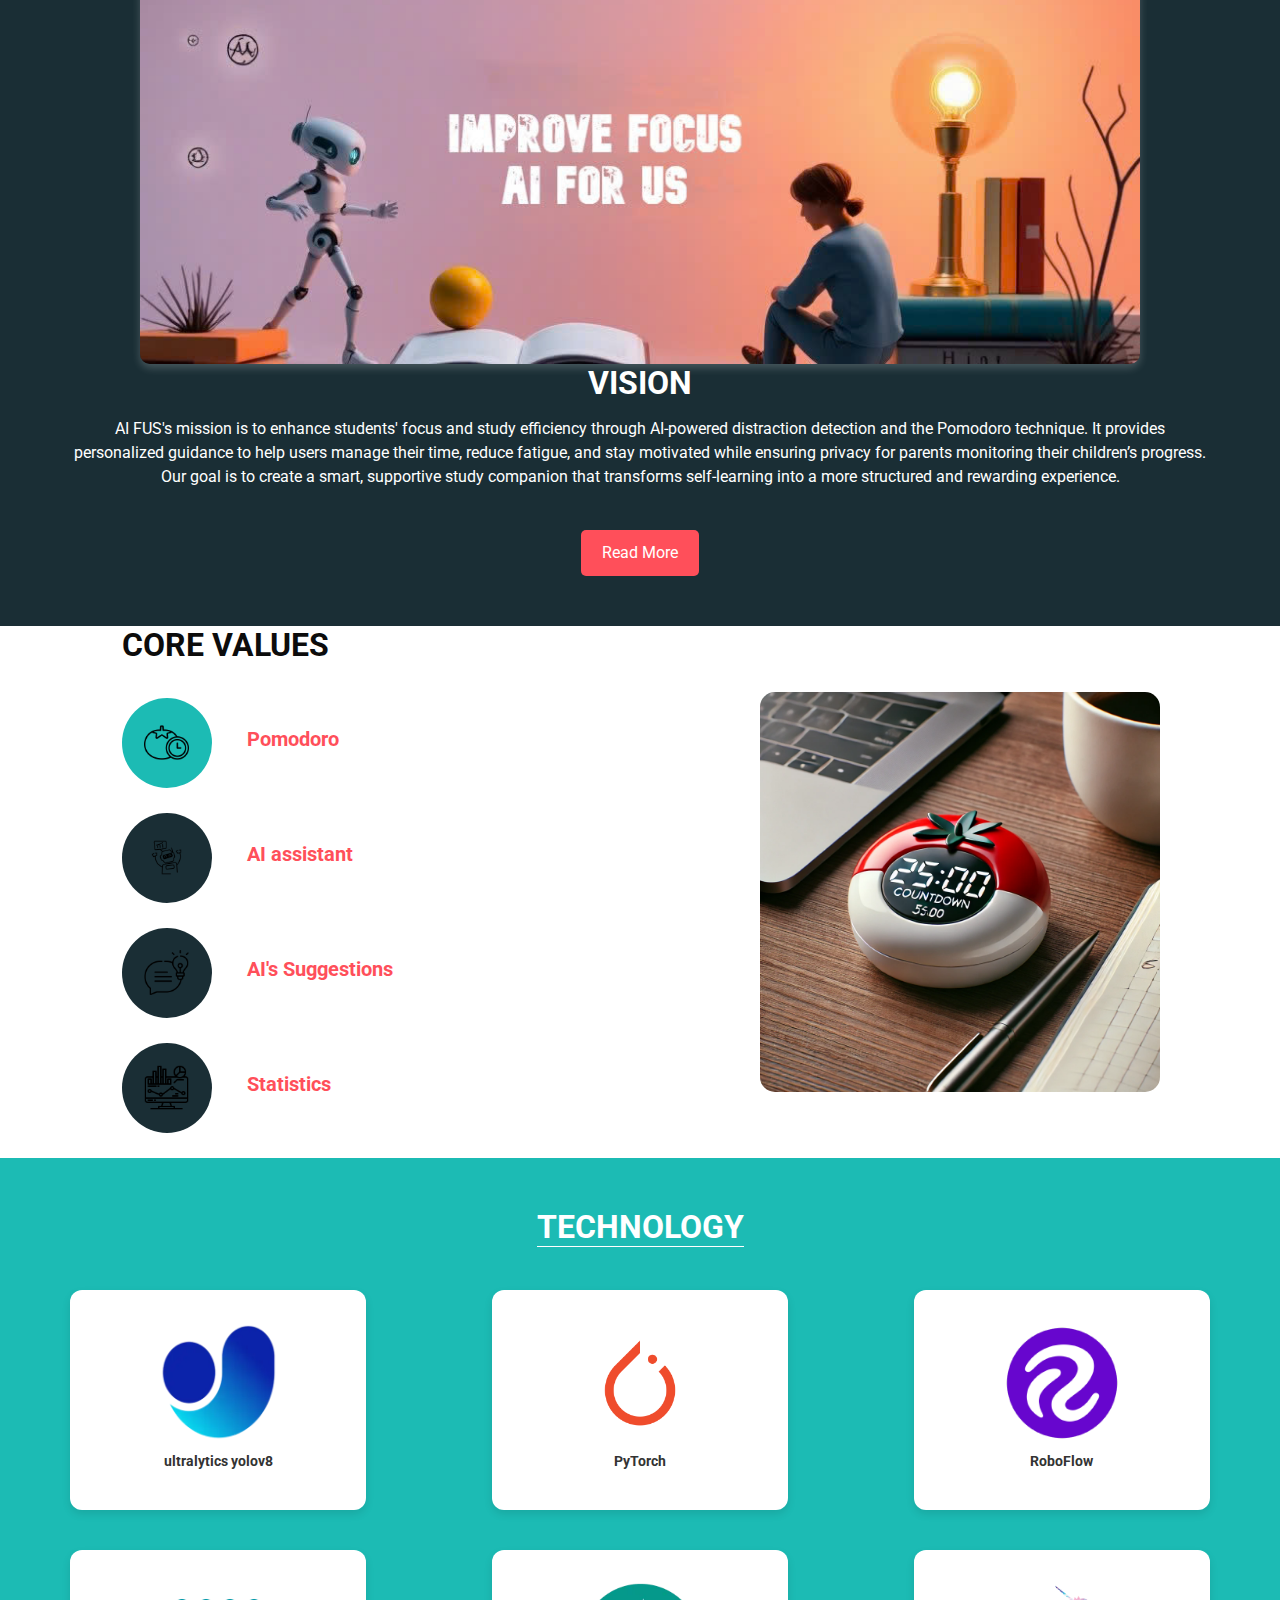
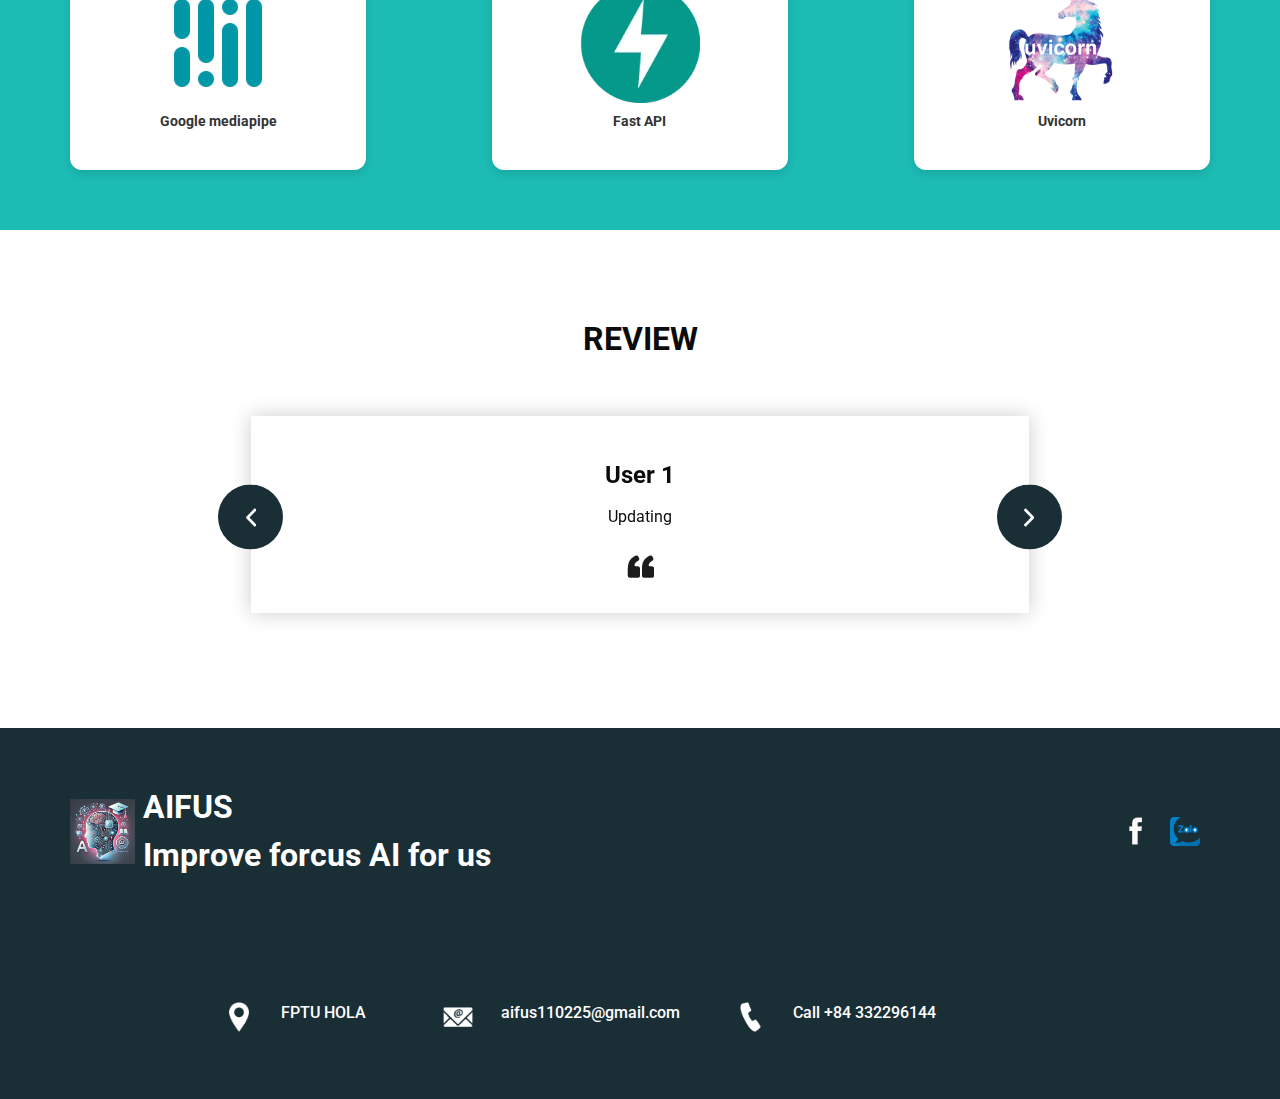
==== commit b31f5632: "logi31" ====
--- a/index.html
+++ b/index.html
@@ -26,49 +26,8 @@
 
 <body>
   <div class="hero_area">
-    <!-- header section strats -->
+    <!-- header section strats -->    
     <header class="header_section">
-      <div class="container-fluid">
-        <nav class="navbar navbar-expand-lg custom_nav-container">
-          <!-- Logo -->
-          <a class="navbar-brand d-flex align-items-center" href="index.html">
-            <img src="images/logoaifus.jpg" alt="" />
-            <span class="ml-2">AIFUS</span>
-          </a>
-    
-          <!-- Navbar toggler (Mobile) -->
-          <button class="navbar-toggler" type="button" data-toggle="collapse" data-target="#navbarSupportedContent"
-            aria-controls="navbarSupportedContent" aria-expanded="false" aria-label="Toggle navigation">
-            <span class="navbar-toggler-icon"></span>
-          </button>
-    
-          <!-- Danh sách menu -->
-          <div class="collapse navbar-collapse justify-content-center" id="navbarSupportedContent">
-            <ul class="navbar-nav">
-              <li class="nav-item active"><a class="nav-link" href="index.html">Trang chủ</a></li>
-              <li class="nav-item"><a class="nav-link" href="about.html">Giới thiệu</a></li>
-              <li class="nav-item"><a class="nav-link" href="work.html">Giá trị cốt lõi</a></li>
-              <li class="nav-item"><a class="nav-link" href="category.html">Công nghệ</a></li>
-            </ul>
-          </div>
-    
-          <!-- Phần tài khoản người dùng -->
-          <div class="user-info d-flex align-items-center">
-            <a id="loginBtn" href="login.html" class="btn btn-danger">Đăng nhập</a>
-            <div id="userInfo" class="d-flex align-items-center" style="display: none;">
-              <img id="userImg" src="" alt="Ảnh đại diện" width="40" height="40" class="rounded-circle ml-3">
-              <span id="userName" class="ml-2 font-weight-bold text-white"></span>
-              <button onclick="logout()" class="btn btn-warning btn-sm ml-3">Đăng xuất</button>
-            </div>
-          </div>
-        </nav>
-      </div>
-    </header>
-    
-    
-    
-    
-    <!-- <header class="header_section">
       <div class="container-fluid">
         <nav class="navbar navbar-expand-lg custom_nav-container">
           <a class="navbar-brand" href="index.html">
@@ -117,16 +76,16 @@
                 <span class="s-2">
 
                 </span>
-                <span class="s-3">
-
-                </span> 
+                <!-- <span class="s-3">
+
+                </span>  -->
               </button>
             </div>
           </div>
 
         </nav>
       </div>
-    </header> -->
+    </header>
     <!-- end header section -->
     <!-- slider section -->
     <section class="slider_section ">
--- a/css/style.css
+++ b/css/style.css
@@ -1157,77 +1157,6 @@
   background-color: #ff4b5c;
   color: white;
 }
-.header_section .navbar {
-  display: flex;
-  align-items: center;
-  justify-content: space-between;
-}
-
-.header_section .navbar-brand {
-  display: flex;
-  align-items: center;
-}
-
-.header_section .navbar-brand img {
-  height: 40px;
-  width: auto;
-}
-
-#loginBtn {
-  font-size: 16px;
-  font-weight: bold;
-  padding: 8px 16px;
-  border-radius: 5px;
-}
-
-.navbar-collapse {
-  flex-grow: 1;
-  justify-content: flex-end; /* Căn navbar sang phải */
-}
-.header_section .navbar {
-  display: flex;
-  align-items: center;
-  justify-content: space-between;
-}
-
-.header_section .navbar-brand {
-  display: flex;
-  align-items: center;
-}
-
-.header_section .navbar-brand img {
-  height: 40px;
-  width: auto;
-}
-
-.user-info {
-  display: flex;
-  align-items: center;
-  margin-left: auto; /* Đẩy phần đăng nhập sang bên phải */
-}
-
-#loginBtn {
-  font-size: 16px;
-  font-weight: bold;
-  padding: 8px 16px;
-  border-radius: 5px;
-  display: inline-block;
-}
-
-#userInfo {
-  display: none;
-  align-items: center;
-}
-
-#userImg {
-  border-radius: 50%;
-  margin-right: 10px;
-}
-
-.navbar-collapse {
-  flex-grow: 1;
-  justify-content: center; /* Căn giữa menu */
-}
 
 
 
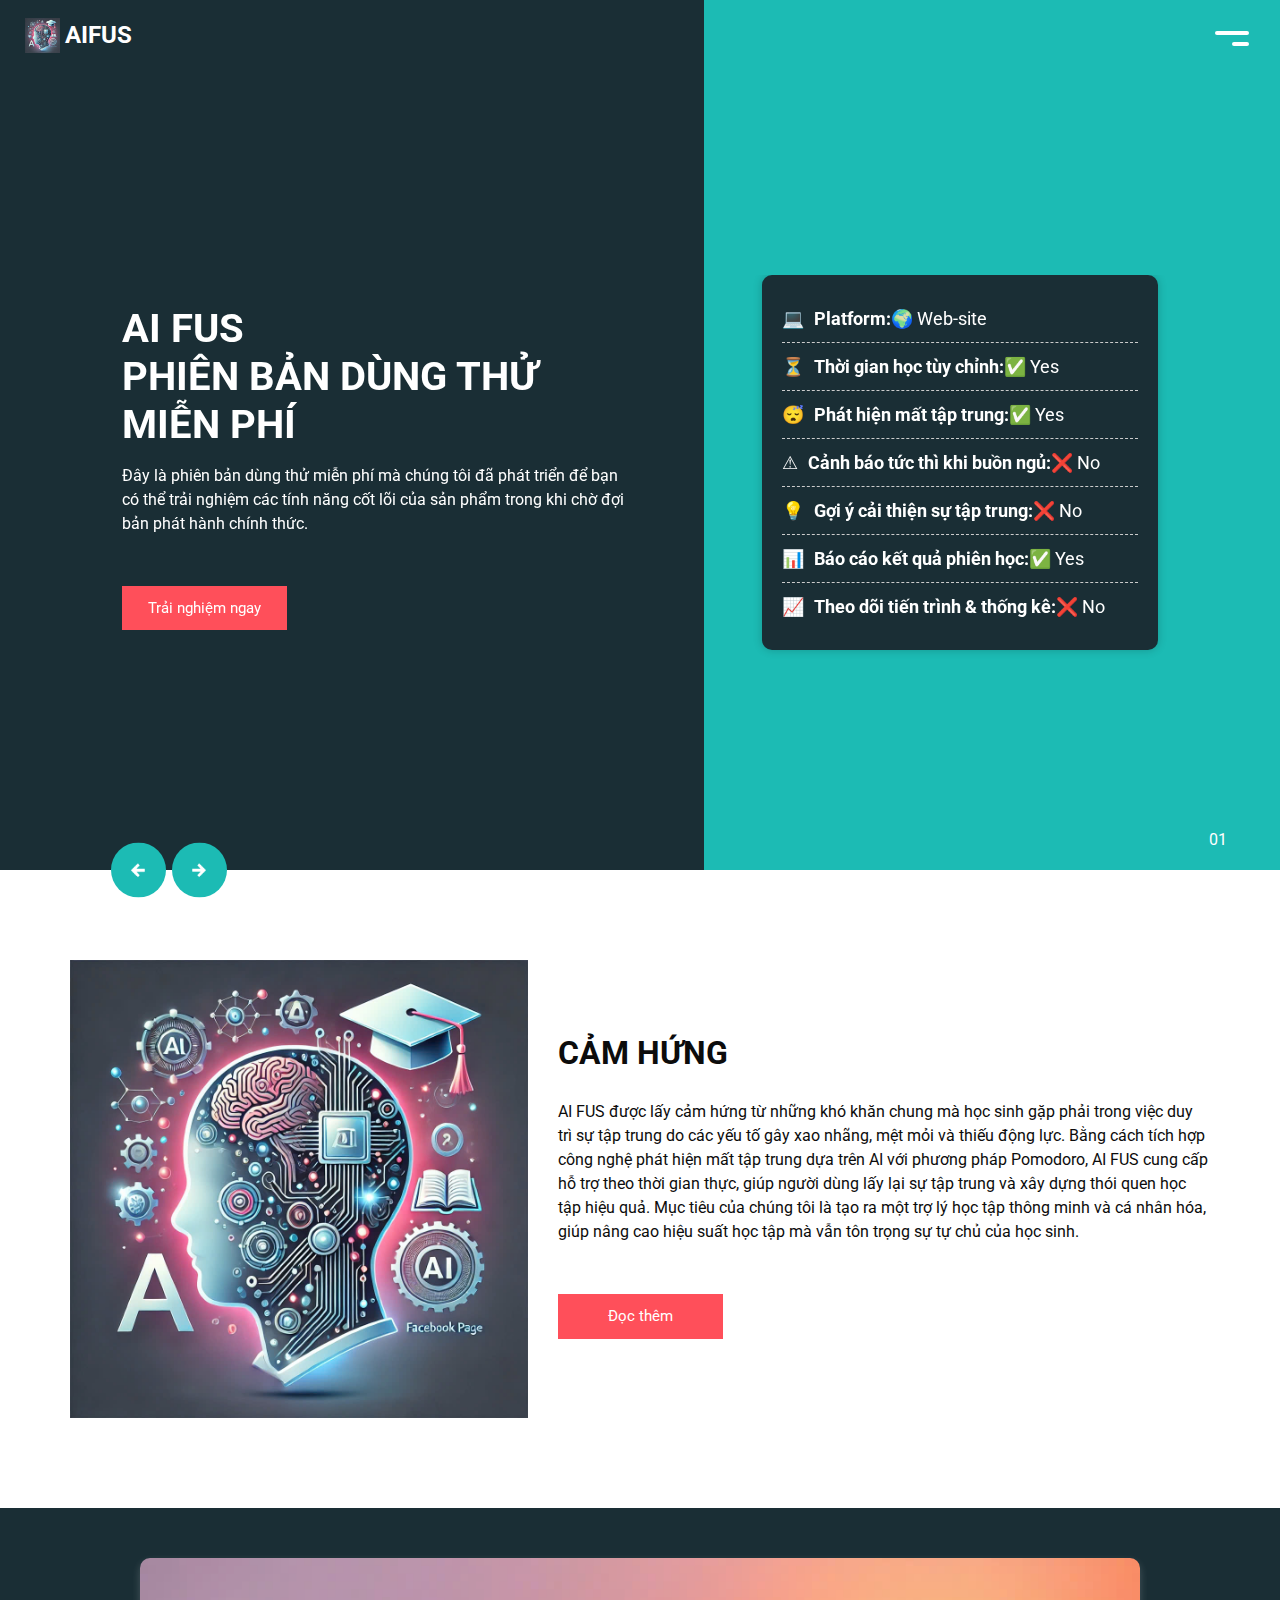
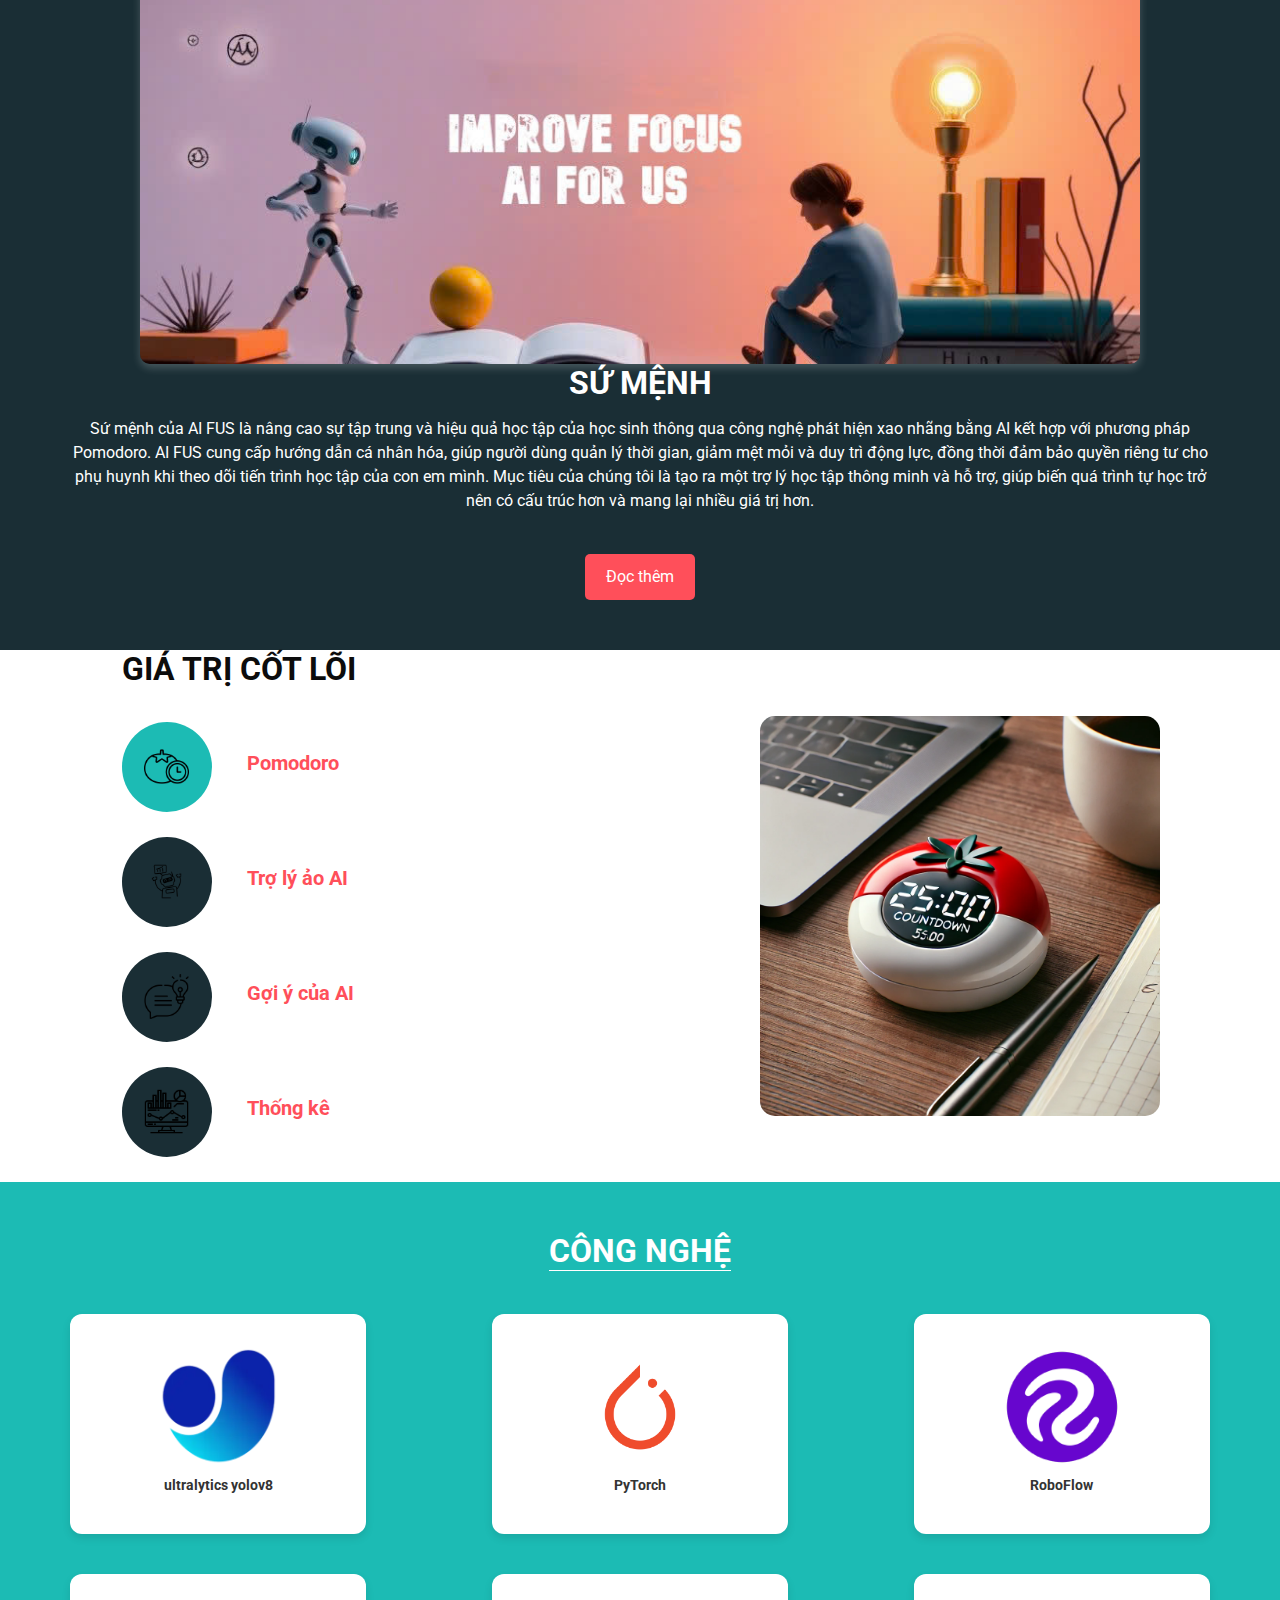
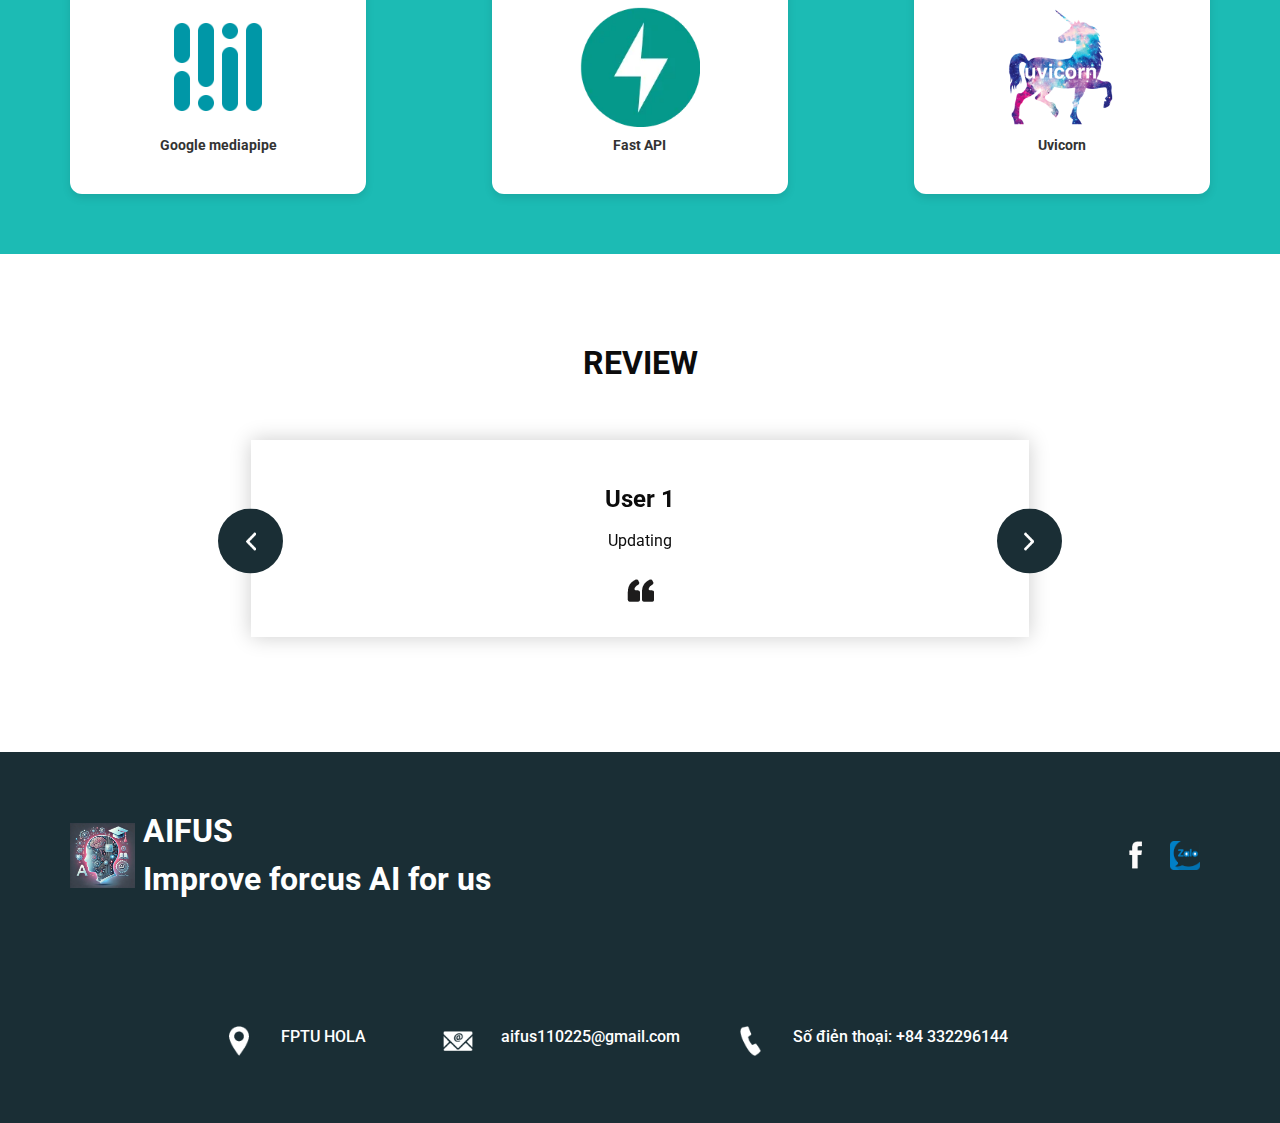
==== commit bab712e5: "vie1" ====
--- a/index.html
+++ b/index.html
@@ -111,19 +111,19 @@
                   <div class="detail-box">
                     <h1>
                       AI FUS <br>
-                      Free Trial <br>
-                      version
+                      Phiên bản dùng thử<br>
+                      miễn phí
                     </h1>
                     <p>
-                      This is a free trial version that we have developed so you can experience the core 
-                      features of the product while waiting for the official release.
+                      Đây là phiên bản dùng thử miễn phí mà chúng tôi đã phát triển để bạn có thể trải nghiệm 
+                      các tính năng cốt lõi của sản phẩm trong khi chờ đợi bản phát hành chính thức.
                     </p>
                     <div class="btn-box">
                       <!-- <a href="" class="btn-1">
                         About Us
                       </a> -->
                       <a href="javascript:void(0);" class="btn-1" id="tryFreeBtn">
-                        Try for free
+                        Trải nghiệm ngay
                       </a>
                     </div>
                   </div>
@@ -132,13 +132,13 @@
                 <div class="offset-md-1 col-md-4">
                   <div class="feature-list">
                     <ul>
-                      <li>💻 <strong>Platform:</strong> 🌍 Web-based</li>
-                      <li>⏳ <strong>Customizable Study Time:</strong> ✅ Yes</li>
-                      <li>😴 <strong>Detecting distraction:</strong> ✅ Yes</li>
-                      <li>⚠ <strong>Instant Alert for Drowsiness:</strong> ❌ No</li>
-                      <li>💡 <strong>Focus Improvement Suggestions:</strong> ❌ No</li>
-                      <li>📊 <strong>Learning Session Summary:</strong> ✅ Yes</li>
-                      <li>📈 <strong>Progress Tracking & Statistics:</strong> ❌ No</li>
+                      <li>💻 <strong>Platform:</strong> 🌍 Web-site</li>
+                      <li>⏳ <strong>Thời gian học tùy chỉnh:</strong> ✅ Yes</li>
+                      <li>😴 <strong>Phát hiện mất tập trung:</strong> ✅ Yes</li>
+                      <li>⚠ <strong>Cảnh báo tức thì khi buồn ngủ:</strong> ❌ No</li>
+                      <li>💡 <strong>Gợi ý cải thiện sự tập trung:</strong> ❌ No</li>
+                      <li>📊 <strong>Báo cáo kết quả phiên học:</strong> ✅ Yes</li>
+                      <li>📈 <strong>Theo dõi tiến trình & thống kê:</strong> ❌ No</li>
                     </ul>
                   </div>
                 </div>
@@ -156,15 +156,15 @@
                       Version
                     </h1>                    
                     <p>
-                      The complete version, with full functionalities, is designed to enhance your self-learning process.
-                      With the support of an AI virtual assistant, you will improve every day
+                      Phiên bản đầy đủ với tất cả các tính năng được thiết kế để nâng cao quá trình tự học của bạn.
+                      Với sự hỗ trợ của trợ lý ảo AI, bạn sẽ tiến bộ mỗi ngày.
                     </p>
                     <div class="btn-box button-group">
                       <a href="javascript:void(0);" class="btn btn-primary" id="comingSoonBtn">
-                          Coming soon
+                          Sắp ra mắt
                       </a>
                       <a href="javascript:void(0);" class="btn btn-outline-light" id="githubDownloadBtn">
-                          or Download demo from Github
+                          Tải xuống phiên bản Demo từ Github
                       </a>
                     </div>
                   </div>
@@ -173,12 +173,12 @@
                   <div class="feature-list">
                     <ul>
                       <li>💻 <strong>Platform:</strong> 💻 Desktop Application</li>
-                      <li>⏳ <strong>Customizable Study Time:</strong> ✅ Yes</li>
-                      <li>😴 <strong>Detecting distraction:</strong> ✅ Yes</li>
-                      <li>⚠ <strong>Instant Alert for Drowsiness:</strong> ✅ Yes</li>
-                      <li>💡 <strong>Focus Improvement Suggestions:</strong> ✅ Yes</li>
-                      <li>📊 <strong>Learning Session Summary:</strong> ✅ Yes</li>
-                      <li>📈 <strong>Progress Tracking & Statistics:</strong> ✅ Yes</li>
+                      <li>⏳ <strong>Thời gian học tùy chỉnh:</strong> ✅ Yes</li>
+                      <li>😴 <strong>Phát hiện mất tập trung:</strong> ✅ Yes</li>
+                      <li>⚠ <strong>Cảnh báo tức thì khi buồn ngủ:</strong> ✅ Yes</li>
+                      <li>💡 <strong>Gợi ý cải thiện sự tập trung:</strong> ✅ Yes</li>
+                      <li>📊 <strong>Báo cáo kết quả phiên học:</strong> ✅ Yes</li>
+                      <li>📈 <strong>Theo dõi tiến trình & thống kê:</strong> ✅ Yes</li>
                     </ul>
                   </div>
               </div>
@@ -209,15 +209,16 @@
           <div class="detail-box">
             <div class="heading_container">
               <h2>
-                inspiration
+                Cảm hứng
               </h2>
             </div>
             <p>
-              AI FUS was inspired by the common struggle students face in maintaining focus due to distractions, fatigue, and lack of motivation. By integrating AI-powered focus detection with the Pomodoro technique, it provides real-time support, helping users regain concentration and build effective study habits. Our goal is to create a smart, personalized study companion that enhances learning efficiency while respecting students’ autonomy.
+              AI FUS được lấy cảm hứng từ những khó khăn chung mà học sinh gặp phải trong việc duy trì sự tập trung do các yếu tố gây xao nhãng, mệt mỏi và thiếu động lực. Bằng cách tích hợp công nghệ phát hiện mất tập trung dựa trên AI với phương pháp Pomodoro, AI FUS cung cấp hỗ trợ theo thời gian thực, giúp người dùng lấy lại sự tập trung và xây dựng thói quen học tập hiệu quả.              
+              Mục tiêu của chúng tôi là tạo ra một trợ lý học tập thông minh và cá nhân hóa, giúp nâng cao hiệu suất học tập mà vẫn tôn trọng sự tự chủ của học sinh.
             </p>
             <div class="btn-box">
               <a href="about.html" class="btn-1">
-                Read More
+                Đọc thêm
               </a>
             </div>
           </div>
@@ -240,13 +241,14 @@
       </div>
       <div class="detail-box">
         <h2>
-          Vision
+          Sứ mệnh
         </h2>
         <p>
-          AI FUS's mission is to enhance students' focus and study efficiency through AI-powered distraction detection and the Pomodoro technique. It provides personalized guidance to help users manage their time, reduce fatigue, and stay motivated while ensuring privacy for parents monitoring their children’s progress. Our goal is to create a smart, supportive study companion that transforms self-learning into a more structured and rewarding experience.
+          Sứ mệnh của AI FUS là nâng cao sự tập trung và hiệu quả học tập của học sinh thông qua công nghệ phát hiện xao nhãng bằng AI kết hợp với phương pháp Pomodoro. AI FUS cung cấp hướng dẫn cá nhân hóa, giúp người dùng quản lý thời gian, giảm mệt mỏi và duy trì động lực, đồng thời đảm bảo quyền riêng tư cho phụ huynh khi theo dõi tiến trình học tập của con em mình.
+          Mục tiêu của chúng tôi là tạo ra một trợ lý học tập thông minh và hỗ trợ, giúp biến quá trình tự học trở nên có cấu trúc hơn và mang lại nhiều giá trị hơn.
         </p>
         <a href="about.html">
-          Read More
+          Đọc thêm
         </a>
       </div>
     </div>
@@ -264,7 +266,7 @@
             <div class="detail-box">
               <div class="heading_container">
                 <h2>
-                  Core values
+                  Giá trị cốt lõi
                 </h2>
               </div>
               <div class="tab_container">
@@ -277,7 +279,7 @@
                       Pomodoro
                     </h5>
                     <h3>
-                      Paid to FreelancersBased on the Pomodoro method, we help you design appropriate break times after you choose your desired study duration
+                      Dựa trên phương pháp Pomodoro, chúng tôi giúp bạn thiết kế thời gian nghỉ hợp lý sau khi bạn chọn thời lượng học mong muốn.
                     </h3>
                   </div>
                 </div>
@@ -287,10 +289,10 @@
                   </div>
                   <div class="detail-box">
                     <h5>
-                      AI assistant
+                      Trợ lý ảo AI
                     </h5>
                     <h3>
-                      The AI virtual assistant will accompany you throughout your study sessions, reminding you whenever you lose focus, feel sleepy, and more.
+                      Trợ lý ảo AI sẽ đồng hành cùng bạn trong suốt các phiên học, nhắc nhở bạn mỗi khi mất tập trung, buồn ngủ và hơn thế nữa.
                     </h3>
                   </div>
                 </div>
@@ -300,10 +302,10 @@
                   </div>
                   <div class="detail-box">
                     <h5>
-                      AI's Suggestions
+                      Gợi ý của AI
                     </h5>
                     <h3>
-                      The AI virtual assistant will provide suitable suggestions to help you instantly improve your focus, such as exercising or listening to instrumental music.
+                      Trợ lý ảo AI sẽ đưa ra các gợi ý phù hợp để giúp bạn cải thiện sự tập trung ngay lập tức, chẳng hạn như tập thể dục hoặc nghe nhạc không lời.
                     </h3>
                   </div>
                 </div>
@@ -313,10 +315,10 @@
                   </div>
                   <div class="detail-box">
                     <h5>
-                      Statistics
+                      Thống kê
                     </h5>
                     <h3>
-                      The AI virtual assistant will record your learning process and provide a detailed evaluation report, helping you track your progress and notice improvements.
+                      Trợ lý ảo AI sẽ ghi lại quá trình học tập của bạn và cung cấp báo cáo đánh giá chi tiết, giúp bạn theo dõi tiến trình và nhận thấy sự cải thiện.
                     </h3>
                   </div>
                 </div>
@@ -358,7 +360,7 @@
     <div class="container">
       <div class="heading_container">
         <h2>
-          Technology
+          Công nghệ
         </h2>
       </div>
       <div class="category_container">
@@ -549,7 +551,7 @@
                     </div>
                     <div class="detail-box">
                       <h6>
-                        Call +84 332296144
+                        Số điẻn thoại: +84 332296144
                       </h6>
                     </div>
                   </a>
